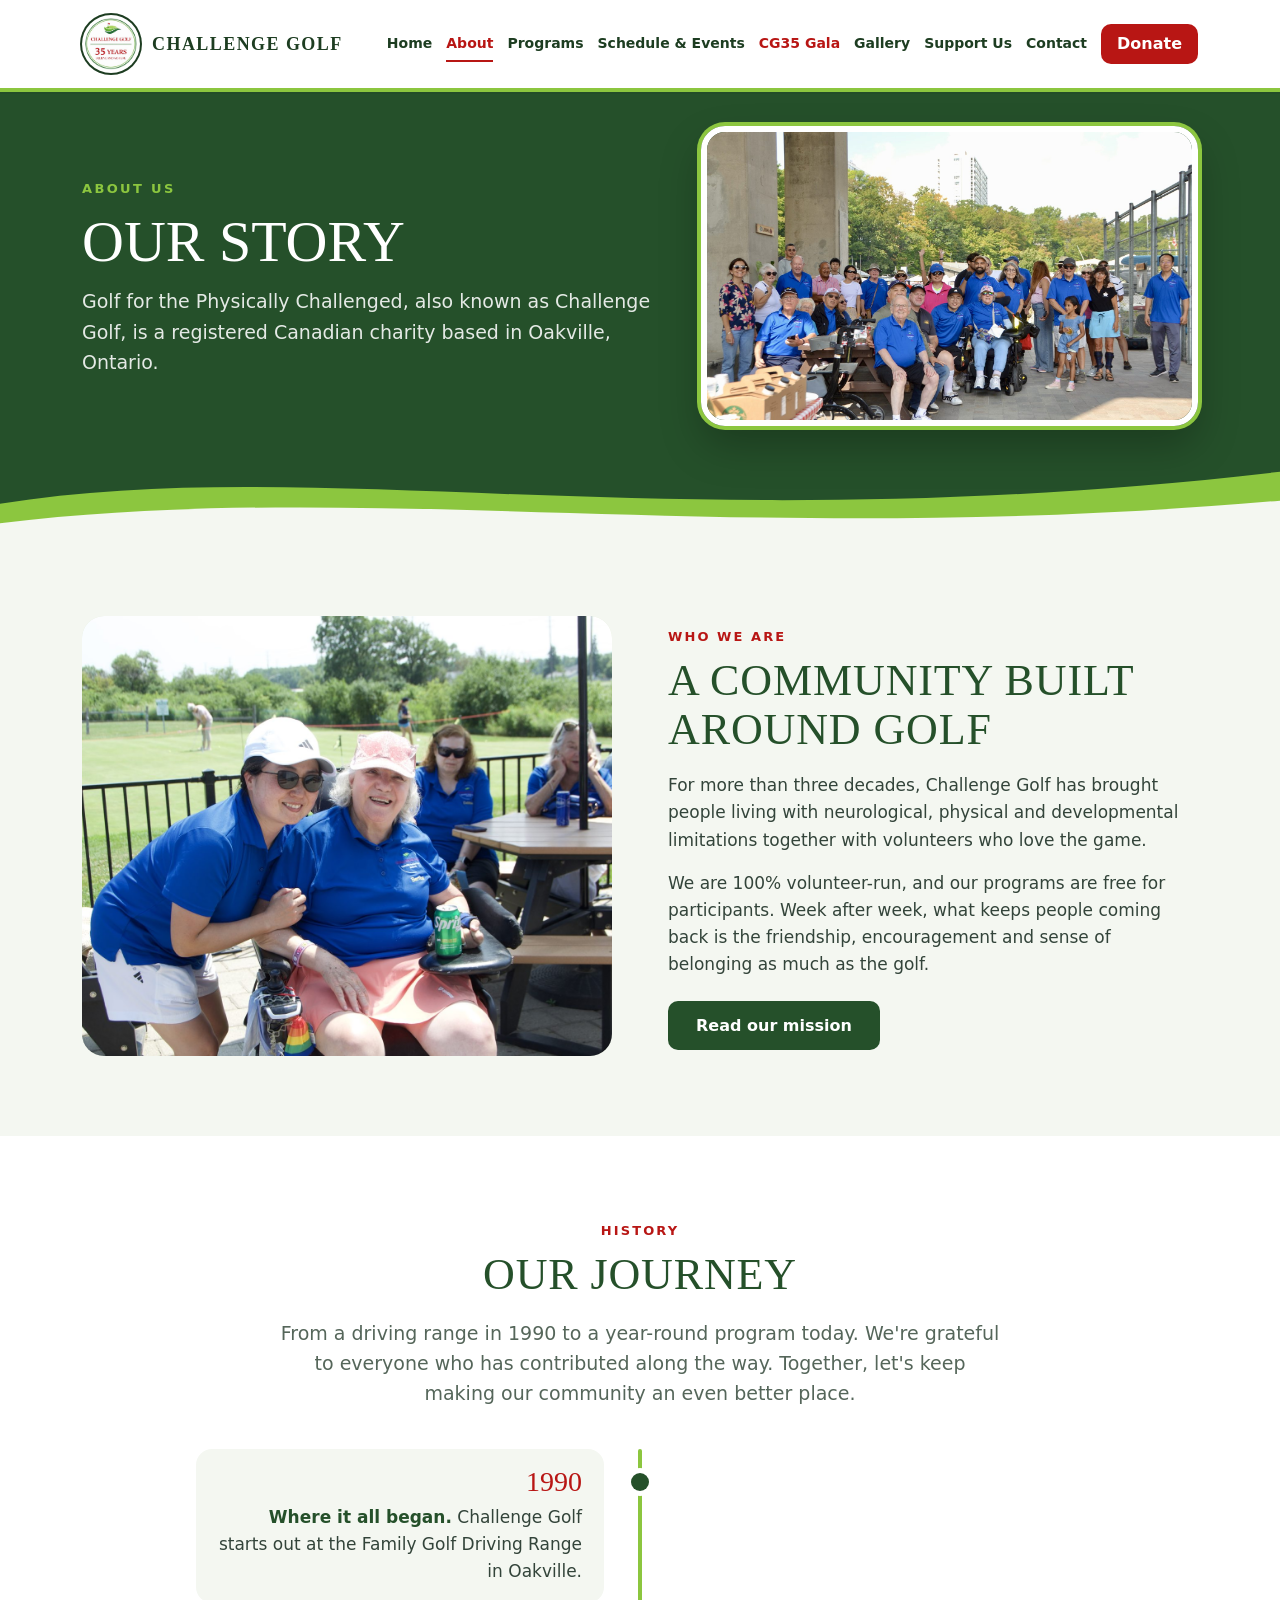
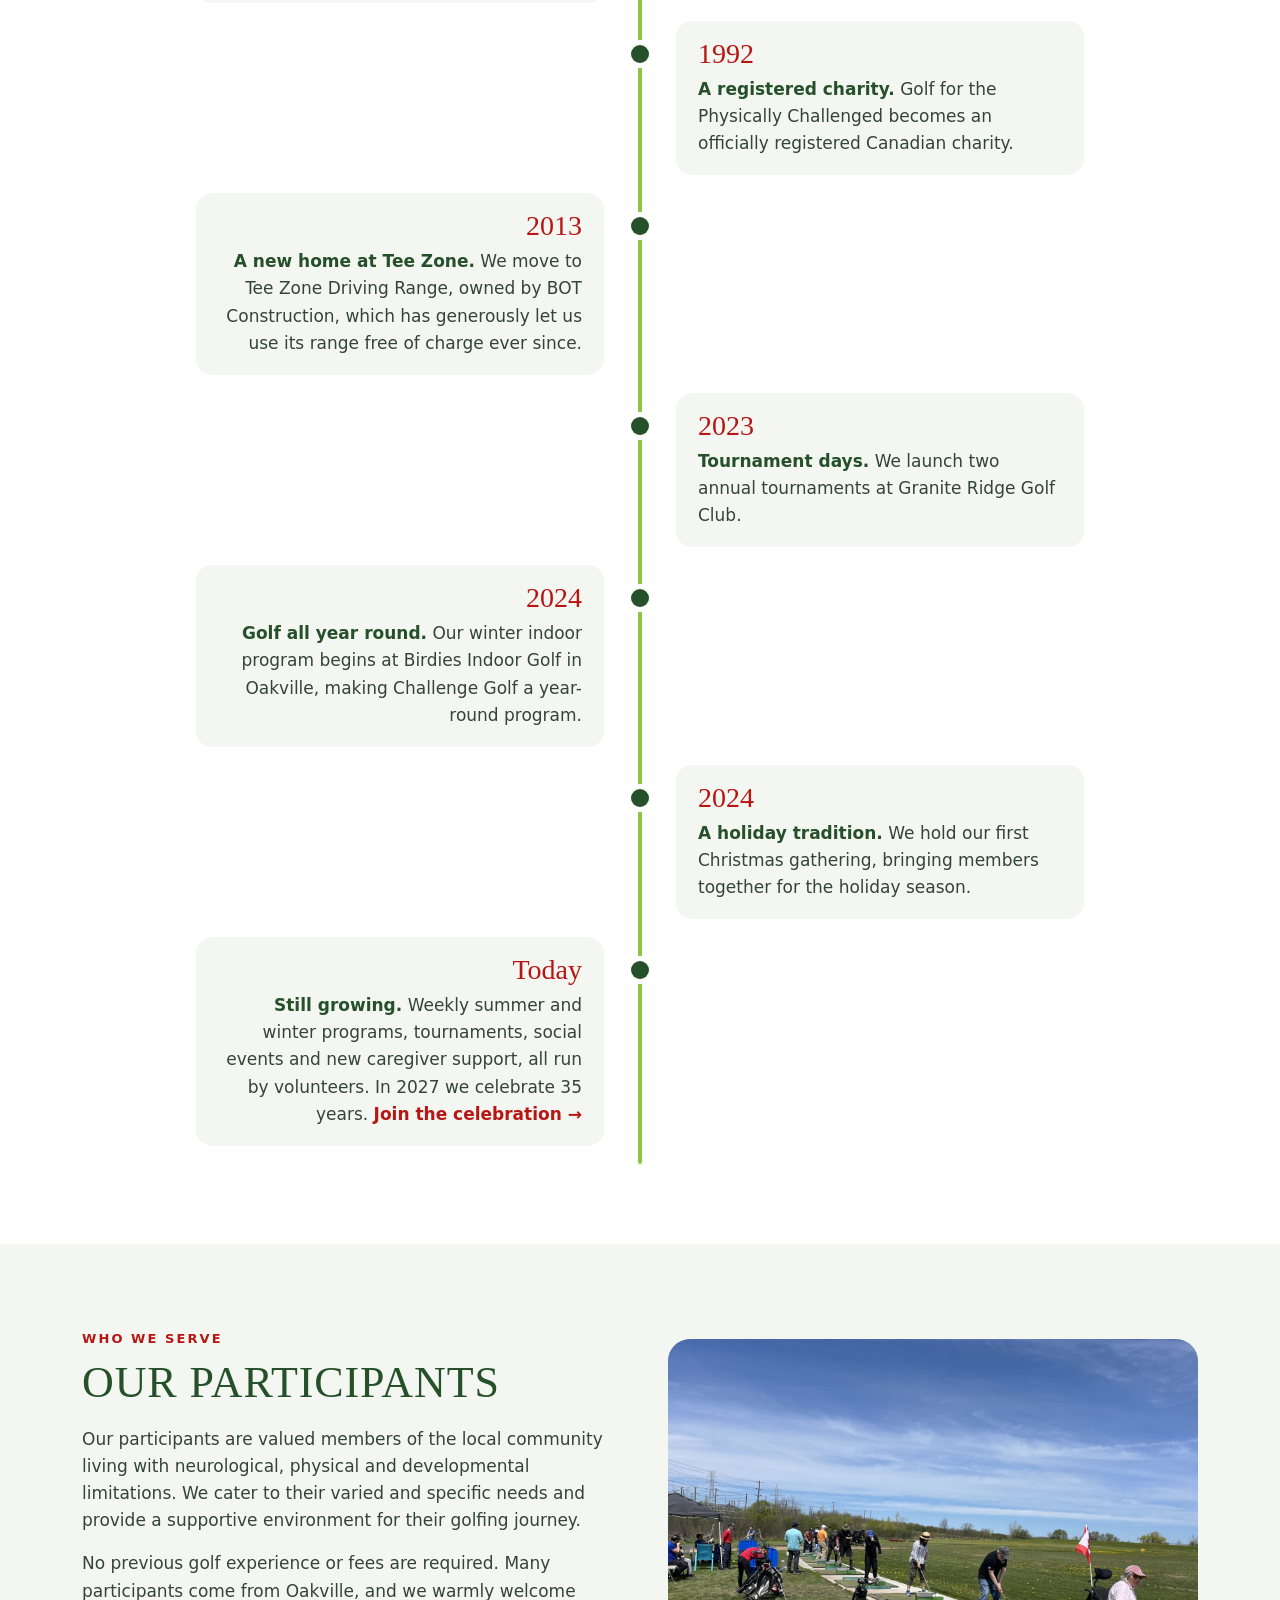
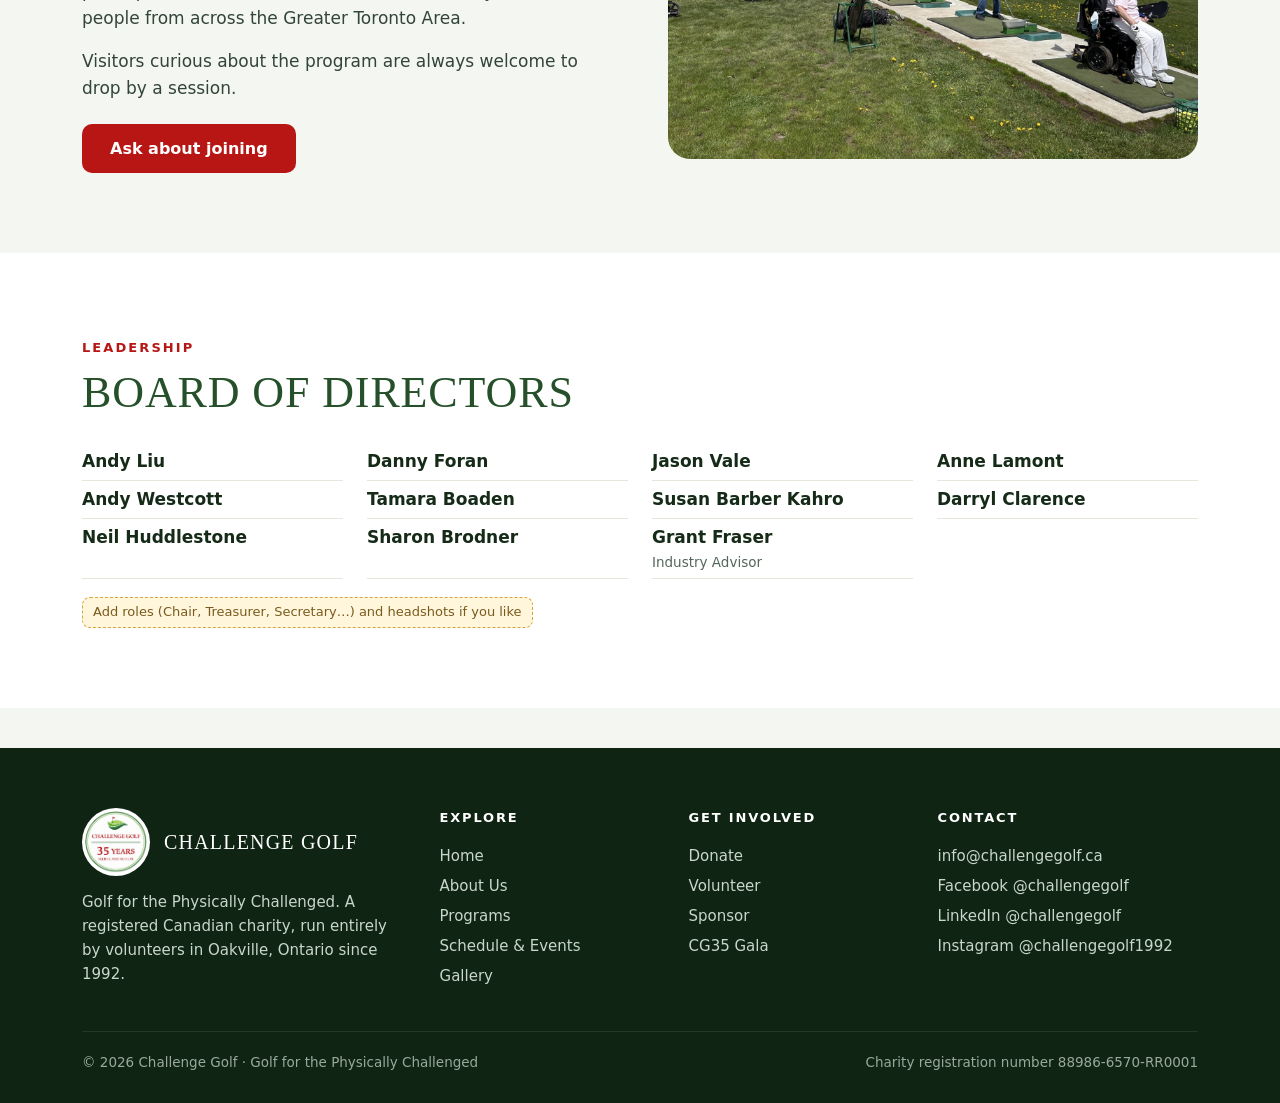
==== cgsite 10/about.html @ 22e27290 "Menu colours and always-fresh styles" ====
<!doctype html><html lang="en"><head><meta charset="utf-8"><meta name="viewport" content="width=device-width,initial-scale=1">
<title>About Us | Challenge Golf</title><meta name="description" content="Our mission, history and board of directors."><link rel="icon" href="img/logo.jpg"><link rel="stylesheet" href="css/style.css?v=202611120558"></head>
<body><header class="sitehead" id="sitehead"><a class="skip" href="#main">Skip to content</a>
<div class="wrap nav"><a class="brand" href="index.html"><span class="seal"><img src="img/logo.jpg" alt="Challenge Golf 35 Years logo"></span>Challenge Golf</a>
<nav class="links" id="menu" aria-label="Main"><a href="index.html" class="">Home</a><a href="about.html" class="on ">About</a><a href="programs.html" class="">Programs</a><a href="events.html" class="">Schedule & Events</a><a href="cg35.html" class="hl">CG35 Gala</a><a href="gallery.html" class="">Gallery</a><a href="support.html" class="">Support Us</a><a href="contact.html" class="">Contact</a><a class="btn btn-red" href="support.html#donate">Donate</a></nav>
<button class="burger" aria-label="Open menu" onclick="document.getElementById('menu').classList.toggle('open')">
<svg width="30" height="30" viewBox="0 0 24 24"><path d="M4 7h16M4 12h16M4 17h16" stroke="#1d3d21" stroke-width="2" stroke-linecap="round"/></svg></button></div></header><div class="top"><div class="wrap phero has-img"><div><span class="kicker">About us</span><h1>Our story</h1><p>Golf for the Physically Challenged, also known as Challenge Golf, is a registered Canadian charity based in Oakville, Ontario.</p></div><div class="phimg"><img src="img/photos/group-lanai.jpg" alt="" style="object-position:50% 50%"></div></div></div><div class="swoosh"><svg viewBox="0 0 1440 140" preserveAspectRatio="none" aria-hidden="true">
<path d="M0 90 C360 10 760 150 1440 40 V140 H0Z" fill="#8cc63f"/><path d="M0 120 C420 50 820 160 1440 85 V140 H0Z" fill="#f4f7f1"/></svg></div><main id="main"><section><div class="wrap split"><div class="rounded" style="height:440px"><div class="photo" style="height:100%"><img src="img/photos/team-friends.jpg" alt="volunteers with participants" style="width:100%;height:100%;object-fit:cover;object-position:50% 35%"></div></div>
<div><span class="sec-k">Who we are</span><h2>A community built around golf</h2><div class="prose">
<p>For more than three decades, Challenge Golf has brought people living with neurological, physical and developmental limitations together with volunteers who love the game.</p>
<p>We are 100% volunteer-run, and our programs are free for participants. Week after week, what keeps people coming back is the friendship, encouragement and sense of belonging as much as the golf.</p></div>
<div class="btns" style="margin-top:22px"><a class="btn btn-green" href="index.html#mission">Read our mission</a></div></div></div></section>

<section class="white"><div class="wrap"><div class="center" style="max-width:720px;margin:0 auto"><span class="sec-k">History</span><h2>Our journey</h2><p class="lead">From a driving range in 1990 to a year-round program today. We're grateful to everyone who has contributed along the way. Together, let's keep making our community an even better place.</p></div><div class="zz"><div class="zi l"><div class="zc"><b>1990</b><p><strong>Where it all began.</strong> Challenge Golf starts out at the Family Golf Driving Range in Oakville.</p></div></div><div class="zi r"><div class="zc"><b>1992</b><p><strong>A registered charity.</strong> Golf for the Physically Challenged becomes an officially registered Canadian charity.</p></div></div><div class="zi l"><div class="zc"><b>2013</b><p><strong>A new home at Tee Zone.</strong> We move to Tee Zone Driving Range, owned by BOT Construction, which has generously let us use its range free of charge ever since.</p></div></div><div class="zi r"><div class="zc"><b>2023</b><p><strong>Tournament days.</strong> We launch two annual tournaments at Granite Ridge Golf Club.</p></div></div><div class="zi l"><div class="zc"><b>2024</b><p><strong>Golf all year round.</strong> Our winter indoor program begins at Birdies Indoor Golf in Oakville, making Challenge Golf a year-round program.</p></div></div><div class="zi r"><div class="zc"><b>2024</b><p><strong>A holiday tradition.</strong> We hold our first Christmas gathering, bringing members together for the holiday season.</p></div></div><div class="zi l"><div class="zc"><b>Today</b><p><strong>Still growing.</strong> Weekly summer and winter programs, tournaments, social events and new caregiver support, all run by volunteers. In 2027 we celebrate 35 years. <a href="cg35.html" style="color:var(--red);font-weight:700">Join the celebration →</a></p></div></div></div></div></section>

<section id="participants"><div class="wrap split"><div><span class="sec-k">Who we serve</span><h2>Our participants</h2><div class="prose">
<p>Our participants are valued members of the local community living with neurological, physical and developmental limitations. We cater to their varied and specific needs and provide a supportive environment for their golfing journey.</p>
<p>No previous golf experience or fees are required. Many participants come from Oakville, and we warmly welcome people from across the Greater Toronto Area.</p>
<p>Visitors curious about the program are always welcome to drop by a session.</p></div>
<div class="btns" style="margin-top:22px"><a class="btn btn-red" href="contact.html">Ask about joining</a></div></div>
<div class="rounded" style="height:420px"><div class="photo" style="height:100%"><img src="img/photos/range-powerchair.jpg" alt="participant swinging" style="width:100%;height:100%;object-fit:cover;object-position:50% 55%"></div></div></div></section>

<section class="white"><div class="wrap"><span class="sec-k">Leadership</span><h2>Board of directors</h2>
<div class="board"><div>Andy Liu</div><div>Danny Foran</div><div>Jason Vale</div><div>Anne Lamont</div><div>Andy Westcott</div><div>Tamara Boaden</div><div>Susan Barber Kahro</div><div>Darryl Clarence</div><div>Neil Huddlestone</div><div>Sharon Brodner</div><div>Grant Fraser<small>Industry Advisor</small></div></div>
<p style="margin-top:18px"><span class="note">Add roles (Chair, Treasurer, Secretary…) and headshots if you like</span></p></div></section></main><footer><div class="wrap"><div class="cols">
<div><div class="fbrand"><span class="seal"><img src="img/logo.jpg" alt=""></span>Challenge Golf</div>
<p style="margin-top:14px;max-width:320px">Golf for the Physically Challenged. A registered Canadian charity, run entirely by volunteers in Oakville, Ontario since 1992.</p></div>
<div><h5>Explore</h5><a href="index.html">Home</a><a href="about.html">About Us</a><a href="programs.html">Programs</a><a href="events.html">Schedule &amp; Events</a><a href="gallery.html">Gallery</a></div>
<div><h5>Get involved</h5><a href="support.html#donate">Donate</a><a href="support.html#volunteer">Volunteer</a><a href="support.html#sponsor">Sponsor</a><a href="cg35.html">CG35 Gala</a></div>
<div><h5>Contact</h5><a href="mailto:info@challengegolf.ca">info@challengegolf.ca</a><a href="https://www.facebook.com/profile.php?id=61550304226608" target="_blank" rel="noopener">Facebook @challengegolf</a><a href="https://www.linkedin.com/company/challengegolf" target="_blank" rel="noopener">LinkedIn @challengegolf</a><a href="https://www.instagram.com/challengegolf1992" target="_blank" rel="noopener">Instagram @challengegolf1992</a></div>
</div><div class="legal"><span>© 2026 Challenge Golf · Golf for the Physically Challenged</span><span>Charity registration number 88986-6570-RR0001</span></div></div></footer><script>
(function(){var h=document.getElementById('sitehead');function f(){h.classList.toggle('scrolled',window.scrollY>40)}window.addEventListener('scroll',f,{passive:true});f();})();
document.querySelectorAll('.video[data-yt]').forEach(function(v){v.addEventListener('click',function(e){
 e.preventDefault();var f=document.createElement('iframe');
 f.src='https://www.youtube-nocookie.com/embed/'+v.dataset.yt+'?autoplay=1&rel=0';
 f.title=v.getAttribute('aria-label');f.allow='autoplay; encrypted-media; picture-in-picture; fullscreen';f.allowFullscreen=true;
 v.classList.add('playing');v.replaceChildren(f);});});
</script></body></html>
---- cgsite 10/css/style.css ----
/* Challenge Golf — "Bold Green" theme. Colours sampled from the 35th logo. */
:root{
  --red:#b81614; --red-d:#8f100f; --green:#3c7437; --green-d:#25502a; --lime:#8cc63f;
  --bg:#f4f7f1; --ink:#152a17; --muted:#55665a; --line:#e2e9dc; --white:#fff;
  --serif:'TeX Gyre Termes','Times New Roman',Georgia,serif;
  --sans:Inter,system-ui,-apple-system,'Segoe UI',Roboto,sans-serif;
}
*{box-sizing:border-box;margin:0;padding:0}
html{scroll-behavior:smooth}
body{font-family:var(--sans);background:var(--bg);color:var(--ink);line-height:1.6;font-size:17px}
a{color:inherit;text-decoration:none}
img{max-width:100%;display:block}
.wrap{max-width:1180px;margin:0 auto;padding:0 32px}
.skip{position:absolute;left:-999px}.skip:focus{left:16px;top:16px;background:#fff;padding:8px 12px;z-index:99}

/* buttons */
.btn{display:inline-block;padding:15px 28px;border-radius:10px;font-weight:700;font-size:16px;line-height:1.2;transition:transform .15s,background .15s}
.btn:hover{transform:translateY(-1px)}
.btn-red{background:var(--red);color:#fff}.btn-red:hover{background:var(--red-d)}
.btn-ghost{border:2px solid rgba(255,255,255,.75);color:#fff}
.btn-green{background:var(--green-d);color:#fff}
.btn-outline{border:2px solid var(--green);color:var(--green-d)}
.btns{display:flex;gap:12px;flex-wrap:wrap}

/* header */
.top{background:var(--green-d);color:#fff}
.nav{display:flex;justify-content:space-between;align-items:center;height:88px;gap:20px}
.brand{display:flex;align-items:center;gap:14px;font-family:var(--serif);font-size:22px;letter-spacing:.08em;text-transform:uppercase;white-space:nowrap}
.brand .seal{flex:none;background:#fff;border-radius:50%;padding:3px}
.brand img{width:58px;height:58px;border-radius:50%}
.links{display:flex;gap:24px;align-items:center;font-size:15px;font-weight:500}
.links a{opacity:.92;padding:6px 0;border-bottom:2px solid transparent}
.links a:hover,.links a.on{opacity:1;border-color:var(--lime)}
.links a.hl{color:var(--lime);font-weight:700}
.links .btn{padding:11px 22px;border:0}
.burger{display:none;background:none;border:0;color:#fff;cursor:pointer}

/* home hero */
.hero{display:grid;grid-template-columns:1.1fr 1fr;gap:50px;align-items:center;padding-top:56px;padding-bottom:130px}
.kicker{color:var(--lime);font-weight:700;letter-spacing:.18em;font-size:13px;text-transform:uppercase}
.hero h1{font-family:var(--serif);font-size:76px;line-height:1;font-weight:400;text-transform:uppercase;margin:16px 0 0}
.hero h1 b{color:var(--lime);font-weight:400}
.hero p{font-size:19px;opacity:.88;max-width:490px;margin:22px 0 32px}
.ring{position:relative;width:470px;height:470px;margin-left:auto}
.ring .ph{position:absolute;inset:0;border-radius:50%;overflow:hidden;border:10px solid #fff;box-shadow:0 0 0 6px var(--lime)}
.ring .s{position:absolute;right:-18px;top:-10px;background:#fff;border-radius:50%;padding:6px;box-shadow:0 12px 30px rgba(0,0,0,.25)}
.ring .s img{width:150px;height:150px;border-radius:50%}

/* inner page hero */
.phero{padding-top:46px;padding-bottom:120px}
.phero h1{font-family:var(--serif);font-size:58px;font-weight:400;text-transform:uppercase;line-height:1.05;margin-top:10px}
.phero p{font-size:19px;opacity:.88;max-width:640px;margin-top:14px}
.crumb{font-size:14px;opacity:.7}

.swoosh{height:90px;margin-top:-90px;position:relative}
.swoosh svg{display:block;width:100%;height:100%}

/* photo placeholder */
.photo{position:relative;overflow:hidden;background:#dfead3}
.photo svg{width:100%;height:100%;display:block}
.photo .tag{position:absolute;left:50%;bottom:14px;transform:translateX(-50%);background:rgba(255,255,255,.92);color:var(--ink);font-size:12px;padding:5px 12px;border-radius:99px;white-space:nowrap}

/* stats */
.stats{display:grid;grid-template-columns:repeat(5,1fr);background:#fff;border-radius:18px;margin-top:-50px;position:relative;box-shadow:0 14px 40px rgba(21,42,23,.1)}
.stats div{padding:24px 20px;border-right:1px solid var(--line)}.stats div:last-child{border:0}
.stats b{display:block;font-family:var(--serif);font-size:28px;color:var(--red);font-weight:400;line-height:1.2;white-space:nowrap}
.stats span{font-size:14.5px;color:var(--muted)}

/* sections */
section{padding:80px 0}
.sec-k{color:var(--red);font-weight:700;letter-spacing:.16em;font-size:13px;text-transform:uppercase}
h2{font-family:var(--serif);font-size:44px;font-weight:400;text-transform:uppercase;color:var(--green-d);line-height:1.1;margin:8px 0 18px;letter-spacing:.02em}
h3{color:var(--green-d);font-size:21px;line-height:1.3}
.lead{font-size:19px;color:var(--muted);max-width:720px}
.prose p{margin-bottom:16px;color:#33443a}
.prose p:last-child{margin-bottom:0}
.split{display:grid;grid-template-columns:1fr 1fr;gap:56px;align-items:center}
.split.top-align{align-items:start}
.rounded{border-radius:22px;overflow:hidden}
.white{background:#fff}
.center{text-align:center}.center .lead{margin:0 auto}

/* cards */
.grid3{display:grid;grid-template-columns:repeat(3,1fr);gap:22px}
.grid2{display:grid;grid-template-columns:repeat(2,1fr);gap:22px}
.card{background:#fff;border-radius:18px;padding:30px;border-left:6px solid var(--lime)}
.card.g{border-color:var(--green)}.card.r{border-color:var(--red)}
.card p{color:var(--muted);font-size:15.5px;margin:8px 0 14px}
.card .m{font-size:14px;font-weight:700}
.card .more{display:inline-block;margin-top:14px;color:var(--red);font-weight:700;font-size:15px}

.pcard{background:#fff;border-radius:22px;overflow:hidden;display:grid;grid-template-columns:420px 1fr;margin-bottom:28px}
.pcard .photo{min-height:340px}
.pcard .body{padding:40px}
.pcard h3{font-family:var(--serif);font-size:32px;font-weight:400;text-transform:uppercase}
.facts{display:grid;gap:10px;margin:18px 0 22px}
.facts div{display:grid;grid-template-columns:110px 1fr;font-size:16px}
.facts dt,.facts em{font-style:normal;color:var(--red);font-weight:700;font-size:13px;letter-spacing:.1em;text-transform:uppercase;padding-top:3px}

.chip{display:inline-block;background:#eaf4dc;color:var(--green-d);font-weight:700;font-size:13px;border-radius:99px;padding:5px 12px}
.chip.red{background:#fbe5e4;color:var(--red)}

/* events */
.ev{display:grid;grid-template-columns:repeat(3,1fr);gap:22px}
.ev a,.ev div.e{background:var(--green-d);color:#fff;border-radius:18px;padding:26px;display:block}
.ev small{color:var(--lime);font-weight:700;letter-spacing:.1em}
.ev h4{font-size:19px;margin:6px 0 4px}.ev p{opacity:.8;font-size:14.5px}
.erow{background:#fff;border-radius:20px;display:grid;grid-template-columns:120px 1fr 300px;gap:30px;padding:30px;margin-bottom:20px;align-items:center}
.date{background:var(--green-d);color:#fff;border-radius:16px;text-align:center;padding:14px 0}
.date small{display:block;color:var(--lime);font-weight:700;letter-spacing:.14em;font-size:13px}
.date b{font-family:var(--serif);font-size:40px;font-weight:400;line-height:1.1}
.date span{display:block;font-size:12px;opacity:.75}
.erow h3{font-family:var(--serif);font-size:28px;font-weight:400;text-transform:uppercase}
.erow p{color:var(--muted);margin-top:6px}
.erow .photo{height:170px;border-radius:14px}

/* banner */
.banner{background:var(--red);color:#fff;border-radius:24px;padding:46px 54px;display:grid;grid-template-columns:auto 1fr auto;gap:40px;align-items:center}
.banner .seal{justify-self:start;width:max-content;background:#fff;border-radius:50%;padding:6px}.banner .seal img{width:120px;height:120px;border-radius:50%}
.banner h3{color:#fff;font-family:var(--serif);font-size:38px;font-weight:400;text-transform:uppercase;line-height:1.1}
.banner p{opacity:.9;margin-top:6px}
.banner .btn{background:#fff;color:var(--red)}
.banner.green{background:var(--green-d)}
.banner.green .btn{background:var(--red);color:#fff}

/* CG35 */
.cg-hero{display:grid;grid-template-columns:auto 1fr;gap:56px;align-items:center;padding-top:40px;padding-bottom:120px}
.cg-hero .seal{background:#fff;border-radius:50%;padding:10px;box-shadow:0 0 0 6px var(--lime)}
.cg-hero .seal img{width:260px;height:260px;border-radius:50%}
.ticket{background:#fff;border-radius:20px;padding:34px;box-shadow:0 14px 40px rgba(21,42,23,.08)}
.ticket .row{display:flex;justify-content:space-between;padding:14px 0;border-bottom:1px solid var(--line)}
.ticket .row:last-of-type{border:0}
.ticket .row span{color:var(--muted)}
.tiers{display:grid;grid-template-columns:repeat(4,1fr);gap:18px}
.tier{background:#fff;border-radius:18px;padding:26px;border-top:6px solid var(--lime)}
.tier:nth-child(2){border-color:#c0c0c0}.tier:nth-child(3){border-color:#d4a73c}.tier:nth-child(4){border-color:var(--red)}
.tier b{display:block;font-family:var(--serif);font-size:24px;font-weight:400;color:var(--green-d);text-transform:uppercase}
.tier p{color:var(--muted);font-size:15px;margin-top:6px}

/* gallery */
.albums{display:grid;grid-template-columns:repeat(3,1fr);gap:22px}
.album{background:#fff;border-radius:18px;overflow:hidden}
.album .photo{height:220px}
.album .b{padding:20px 22px}
.album .b span{color:var(--muted);font-size:14.5px}
.video{position:relative;isolation:isolate;border-radius:20px;overflow:hidden;background:#0f2412;aspect-ratio:16/9;display:grid;place-items:center;color:#fff}
.video .play{width:84px;height:84px;border-radius:50%;background:var(--red);display:grid;place-items:center;font-size:30px;box-shadow:0 0 0 10px rgba(184,22,20,.25)}
.video .cap{position:absolute;left:24px;bottom:20px;font-weight:600}

/* support */
.help{display:grid;grid-template-columns:repeat(4,1fr);gap:20px}
.help a{background:#fff;border-radius:18px;padding:28px;display:block;border-top:6px solid var(--lime)}
.help a:nth-child(1){border-color:var(--red)}
.help .ic{width:52px;height:52px;border-radius:50%;background:#eaf4dc;display:grid;place-items:center;margin-bottom:14px}
.help p{color:var(--muted);font-size:15px;margin-top:6px}
.why{display:grid;grid-template-columns:repeat(3,1fr);gap:22px;margin-top:26px}
.why div{background:#f4f7f1;border-radius:16px;padding:24px}
.why b{color:var(--green-d);display:block;margin-bottom:4px}
.why span{color:var(--muted);font-size:15px}
ul.ticks{list-style:none;display:grid;gap:10px;margin:16px 0}
ul.ticks li{padding-left:30px;position:relative;color:#33443a}
ul.ticks li:before{content:"";position:absolute;left:0;top:6px;width:16px;height:16px;border-radius:50%;background:var(--lime);box-shadow:inset 0 0 0 4px #fff,0 0 0 2px var(--lime)}
.logos{display:grid;grid-template-columns:repeat(5,1fr);gap:16px}
.logos div{background:#fff;border-radius:14px;height:120px;display:grid;place-items:center;padding:14px}
.logos img{max-height:86px;width:auto;object-fit:contain}
.logos div.txt{font-family:var(--serif);color:var(--green-d);font-size:19px;text-align:center}

/* board */
.board{display:grid;grid-template-columns:repeat(4,1fr);gap:14px;margin-top:26px}
.board div{background:#fff;border-radius:14px;padding:18px 20px;font-weight:600}
.board small{display:block;color:var(--muted);font-weight:500;font-size:13.5px}
.timeline{border-left:3px solid var(--lime);margin-left:10px;padding-left:30px;display:grid;gap:26px}
.timeline div{position:relative}
.timeline div:before{content:"";position:absolute;left:-40px;top:4px;width:17px;height:17px;border-radius:50%;background:var(--green-d);box-shadow:0 0 0 4px var(--bg)}
.timeline b{font-family:var(--serif);font-size:26px;color:var(--red);font-weight:400;display:block;line-height:1.1}
.timeline p{color:#33443a;margin-top:4px}

/* contact */
form{display:grid;gap:14px}
.f{background:#fff;border:1px solid var(--line);border-radius:12px;padding:15px 16px;color:#8c998f;font-size:15.5px}
.f.tall{height:140px}
.f2{display:grid;grid-template-columns:1fr 1fr;gap:14px}
.info div{padding:16px 0;border-bottom:1px solid var(--line)}
.info small{display:block;color:var(--red);font-weight:700;font-size:12.5px;letter-spacing:.12em;text-transform:uppercase}
.map{border-radius:20px;overflow:hidden;height:300px;background:#dfead3;position:relative}

/* footer */
footer{background:#0f2412;color:#c9d6cb;padding:60px 0 30px;font-size:15px;margin-top:40px}
footer .cols{display:grid;grid-template-columns:1.5fr 1fr 1fr 1.2fr;gap:32px}
footer h5{color:#fff;font-size:13px;letter-spacing:.14em;text-transform:uppercase;margin-bottom:12px}
footer a{display:block;padding:3px 0}
footer .fbrand{display:flex;gap:14px;align-items:center;color:#fff;font-family:var(--serif);font-size:20px;text-transform:uppercase;letter-spacing:.06em}
footer .fbrand .seal{flex:none;background:#fff;border-radius:50%;padding:3px}
footer .fbrand img{width:62px;height:62px;border-radius:50%}
footer .legal{margin-top:40px;padding-top:20px;border-top:1px solid rgba(255,255,255,.12);display:flex;justify-content:space-between;gap:16px;font-size:13.5px;opacity:.75}
.note{display:inline-block;background:#fff6db;border:1px dashed #d4a73c;color:#7a5a1e;font-size:13px;padding:4px 10px;border-radius:8px}

/* phones & tablets */
@media (max-width:1180px){
  .links{display:none}.burger{display:block}
  .links.open{display:flex;position:absolute;top:88px;left:0;right:0;background:var(--green-d);flex-direction:column;align-items:flex-start;padding:20px 32px 30px;z-index:20}
}
@media (max-width:1000px){.stats b{white-space:normal;font-size:24px}.stats div{padding:20px 16px}}
@media (max-width:760px){
  body{font-size:16px}
  .wrap{padding:0 20px}
  .nav{height:74px}.brand{font-size:17px}.brand img{width:46px;height:46px}
  .hero{grid-template-columns:1fr;padding-top:30px;padding-bottom:110px;gap:36px}
  .hero h1{font-size:46px}.hero p{font-size:17px}
  .ring{width:300px;height:300px;margin:0 auto}.ring .s img{width:100px;height:100px}
  .phero{padding-top:30px;padding-bottom:100px}.phero h1{font-size:38px}
  .stats{grid-template-columns:1fr 1fr}.stats div:nth-child(2n){border-right:0}.stats div:last-child{grid-column:1/-1}.stats div{border-bottom:1px solid var(--line)}
  .stats b{font-size:26px;white-space:normal}
  section{padding:56px 0}
  h2{font-size:32px}
  .split,.grid3,.grid2,.ev,.albums,.help,.why,.tiers,.cg-hero{grid-template-columns:1fr;gap:22px}
  .pcard{grid-template-columns:1fr}.pcard .photo{min-height:220px}.pcard .body{padding:28px}
  .erow{grid-template-columns:90px 1fr;gap:18px}.erow .photo{display:none}
  .erow h3{font-size:22px}
  .banner{grid-template-columns:1fr;padding:34px 28px;gap:20px;text-align:left}
  .banner .seal img{width:90px;height:90px}.banner h3{font-size:28px}
  .cg-hero .seal img{width:180px;height:180px}
  .logos{grid-template-columns:repeat(2,1fr)}
  .board{grid-template-columns:1fr 1fr}
  .f2{grid-template-columns:1fr}
  footer .cols{grid-template-columns:1fr 1fr}
  footer .legal{flex-direction:column}
}

/* photo video thumbnails, mosaic, map */
.video img{position:absolute;inset:0;width:100%;height:100%;object-fit:cover;z-index:-2}
.video:after{content:"";position:absolute;inset:0;background:linear-gradient(180deg,rgba(15,36,18,.05) 30%,rgba(15,36,18,.7));z-index:-1}
.video .cap{text-shadow:0 1px 6px rgba(0,0,0,.5)}
.mosaic{display:grid;grid-template-columns:1.1fr 1fr 1fr;grid-template-rows:230px 230px;gap:14px;margin-top:28px}
.mosaic>div{border-radius:18px;overflow:hidden}
.mosaic .m1{grid-row:span 2}
.mosaic .photo{height:100%!important}
.map{height:auto!important;background:none!important;display:grid;gap:14px}
.map .photo{height:240px!important;border-radius:20px}
.maplink{justify-self:start}
@media (max-width:760px){.mosaic{grid-template-columns:1fr 1fr;grid-template-rows:260px 150px 150px}.mosaic .m1{grid-column:span 2;grid-row:auto}.mosaic .m5{display:none}}

/* inner page hero with photo */
.phero.has-img{display:grid;grid-template-columns:1.15fr 1fr;gap:48px;align-items:center;padding-top:34px;padding-bottom:110px}
.phimg{height:300px;border-radius:24px;overflow:hidden;border:6px solid #fff;box-shadow:0 0 0 4px var(--lime),0 20px 40px rgba(0,0,0,.25)}
.phimg img{width:100%;height:100%;object-fit:cover}
.ring .ph img{transform:scale(1.18)}
@media (max-width:760px){.phero.has-img{grid-template-columns:1fr;gap:24px;padding-bottom:96px}.phimg{height:200px}}
/* fixes: seal shape in banners, mobile footer */
.banner .seal,.cg-hero .seal{display:inline-block;width:-moz-fit-content;width:fit-content;justify-self:start;align-self:center;line-height:0}
@media (max-width:760px){footer .cols>div:first-child{grid-column:span 2}footer .fbrand{font-size:18px}}
@media (max-width:760px){.mosaic .m4{grid-column:span 2}.mosaic{grid-template-rows:260px 160px 180px}}

.grid4{display:grid;grid-template-columns:repeat(4,1fr);gap:14px;margin:28px 0 6px}.grid4 .photo{border-radius:16px}
@media (max-width:760px){.grid4{grid-template-columns:1fr 1fr}}

/* playable videos */
a.video{cursor:pointer;color:#fff}
a.video:hover .play{transform:scale(1.08)}
.video .play{transition:transform .15s}
.video.playing{background:#000}
.video.playing:after{display:none}
.video iframe{position:absolute;inset:0;width:100%;height:100%;border:0}

.timeline strong{color:var(--green-d)}
.thanks{max-width:720px;margin:28px auto 6px}.thanks .photo{border-radius:20px}.thanks p{color:var(--muted);margin-top:12px}

/* home hero: wide group photo */
.ring{width:560px;height:400px}
.ring .ph{border-radius:26px;display:block}
.ring .ph img{width:100%;height:100%;object-fit:cover;object-position:50% 85%;transform:none}
.ring .s{right:-22px;top:-28px}.ring .s img{width:130px;height:130px}
@media (max-width:760px){.ring{width:100%;height:240px}.ring .s{right:-6px;top:-22px}.ring .s img{width:84px;height:84px}}

/* ---- Nov 2026 updates ---- */
.board{gap:8px}.board div{padding:10px 16px}
.erow.nophoto{grid-template-columns:120px 1fr}
.tiers.t5{grid-template-columns:repeat(5,1fr)}
.tiers.t5 .tier:nth-child(1){border-color:#d4a73c}.tiers.t5 .tier:nth-child(2){border-color:#c0c0c0}.tiers.t5 .tier:nth-child(3){border-color:#b5793f}.tiers.t5 .tier:nth-child(4){border-color:var(--green-d)}.tiers.t5 .tier:nth-child(5){border-color:var(--lime)}
.tier small{display:block;color:var(--muted);font-size:12.5px;font-weight:700;letter-spacing:.08em;text-transform:uppercase;margin-bottom:4px}
.tier em{display:block;font-style:normal;font-weight:700;color:var(--red);font-size:22px;margin-top:4px}
.vid h3{font-family:var(--serif);font-size:26px;font-weight:400;text-transform:uppercase;color:var(--green-d);margin-top:16px}
.vid p{color:var(--muted);margin-top:6px}
.pgrid{columns:4 240px;column-gap:14px;margin-top:26px}
.pgrid a{display:block;margin-bottom:14px;break-inside:avoid;border-radius:14px;overflow:hidden}
.pgrid img{width:100%;height:auto;display:block;transition:transform .2s}.pgrid a:hover img{transform:scale(1.03)}
.logos{grid-template-columns:repeat(4,1fr);gap:18px}
.logos div{height:160px;padding:18px;box-shadow:0 4px 18px rgba(21,42,23,.06)}
.logos img{max-height:118px;max-width:100%;image-rendering:auto}
input.f,select.f,textarea.f{width:100%;font:inherit;font-size:15.5px;color:#1d2b20;display:block}
input.f::placeholder,textarea.f::placeholder{color:#8c998f}
select.f{appearance:auto}textarea.f{resize:vertical}
input.f:focus,select.f:focus,textarea.f:focus{outline:2px solid var(--lime);border-color:var(--lime)}
form{display:grid;gap:14px}
.sr{position:absolute;width:1px;height:1px;overflow:hidden;clip:rect(0 0 0 0);white-space:nowrap}
.soc a{display:block;margin-top:4px}
@media (max-width:1180px){.tiers.t5{grid-template-columns:repeat(3,1fr)}}
@media (max-width:760px){.tiers.t5{grid-template-columns:1fr}.erow.nophoto{grid-template-columns:90px 1fr}.logos{grid-template-columns:repeat(2,1fr)}.logos div{height:130px}.pgrid{columns:2 140px;column-gap:10px}.pgrid a{margin-bottom:10px}}
@media (max-width:760px){.cg-hero>div{min-width:0}.cg-hero h1{font-size:40px!important;overflow-wrap:anywhere}}
.logos{display:flex;flex-wrap:wrap;justify-content:center}.logos div{flex:0 0 calc(25% - 14px)}
@media (max-width:760px){.logos div{flex:0 0 calc(50% - 9px)}}
/* ---- round 3 ---- */
.zz{position:relative;max-width:960px;margin:40px auto 0}.zz:before{content:"";position:absolute;left:50%;top:0;bottom:0;width:4px;margin-left:-2px;background:var(--lime);border-radius:2px}
.zi{width:50%;position:relative;padding:0 36px 18px}.zi.r{margin-left:50%}
.zi:before{content:"";position:absolute;top:24px;width:18px;height:18px;border-radius:50%;background:var(--green-d);box-shadow:0 0 0 5px #fff}.zi.l:before{right:-9px}.zi.r:before{left:-9px}.zi.l{text-align:right}
.zc{background:#f4f7f1;border-radius:16px;padding:18px 22px}.zc b{font-family:var(--serif);font-size:28px;color:var(--red);font-weight:400;display:block;line-height:1.1}.zc p{color:#33443a;margin-top:6px}.zc strong{color:var(--green-d)}
.board{gap:0 24px}.board div{background:none;padding:5px 0;border-bottom:1px solid var(--line);border-radius:0}
.sched{display:grid;gap:10px;margin-top:12px}.sched div{display:grid;grid-template-columns:150px 1fr;gap:14px;background:#fff;border-radius:12px;padding:12px 16px;border-left:4px solid var(--lime)}.sched b{color:var(--red)}.sched span{color:#33443a}
.tlink{color:var(--red);font-weight:700;white-space:nowrap}
.tiers.t5 .tier:nth-child(1){border-color:var(--red)}.tiers.t5 .tier:nth-child(2){border-color:#d4a73c}.tiers.t5 .tier:nth-child(3){border-color:#c0c0c0}.tiers.t5 .tier:nth-child(4){border-color:var(--green-d)}.tiers.t5 .tier:nth-child(5){border-color:var(--lime)}
.tier b{font-size:22px}
@media (max-width:760px){.zz:before{left:9px}.zi,.zi.r{width:100%;margin-left:0;padding:0 0 16px 36px;text-align:left}.zi.l:before,.zi.r:before{left:0;right:auto}.sched div{grid-template-columns:1fr;gap:2px}}
/* ---- round 4: schedule tiles + donate cards ---- */
.tiles{display:grid;grid-template-columns:repeat(3,1fr);gap:12px;margin-top:26px}
.tile{display:flex;gap:14px;align-items:center;background:#fff;border-radius:14px;padding:12px 14px;scroll-margin-top:20px}
.tile .cal{width:64px;flex:none;border-radius:10px;overflow:hidden;text-align:center;background:#fff;border:1px solid var(--line)}
.tile .cal small{display:block;background:var(--red);color:#fff;font-weight:700;font-size:11px;padding:2px 0;letter-spacing:.1em}
.tile .cal b{display:block;font-family:var(--serif);font-size:26px;font-weight:400;color:var(--green-d);line-height:1.2}
.tile .cal span{display:block;font-size:11px;color:var(--muted);padding-bottom:3px}
.tile h4{color:var(--green-d);font-size:16px}.tile p{color:var(--muted);font-size:14px;margin-top:2px}
.tile.special{background:var(--green-d)}.tile.special h4,.tile.special p{color:#fff}.tile.special .tlink{color:#b9e27a}
.tile.off{opacity:.55}.tile.off .cal small{background:#8c998f}
.tiles.big{grid-template-columns:repeat(2,1fr)}.tiles.big .tile{background:#f4f7f1;padding:18px;align-items:flex-start}
.tiles.big .tile .cal b{font-size:22px}
.legend{margin-top:16px;color:var(--muted);font-size:14px;display:flex;gap:8px;align-items:center;flex-wrap:wrap}.legend .k{width:14px;height:14px;border-radius:4px;background:#fff;border:1px solid var(--line);display:inline-block;margin-left:10px}.legend .k:first-child{margin-left:0}.legend .k.sp{background:var(--green-d)}.legend .k.off{background:#d5dbd6}
.dh{text-align:center;color:var(--green-d);font-size:18px;margin-top:30px}
.why.four{grid-template-columns:repeat(4,1fr);margin-top:16px}
.dA{display:grid;grid-template-columns:1fr 1fr;gap:20px;margin-top:30px}
.pc{background:#f4f7f1;border-radius:20px;padding:30px;border-top:6px solid var(--lime);display:block;transition:transform .15s}.pc:hover{transform:translateY(-3px)}
.pc h3{font-family:var(--serif);font-weight:400;font-size:30px;color:var(--green-d);text-transform:uppercase}.pc p{color:var(--muted);margin:8px 0 18px}
@media (max-width:1000px){.tiles{grid-template-columns:repeat(2,1fr)}.why.four{grid-template-columns:1fr 1fr}}
@media (max-width:760px){.tiles,.tiles.big,.dA,.why.four{grid-template-columns:1fr}}
.links a{white-space:nowrap}
@media (min-width:1181px){.links{gap:18px;font-size:14.5px}.brand{font-size:20px;gap:12px}.brand img{width:52px;height:52px}}
@media (min-width:1181px) and (max-width:1300px){.links{gap:14px;font-size:14px}.brand{font-size:18px}.links .btn{padding:10px 16px}}
.ticket .sched{margin:6px 0 4px}.ticket .sched div{grid-template-columns:118px 1fr;background:#f4f7f1;padding:10px 12px;font-size:14.5px}
@media (min-width:761px) and (max-width:1180px){.ring{width:100%;max-width:560px}.ring .s{right:-6px}}
.logos img{max-height:112px;max-width:88%}
/* ---- sticky header ---- */
html{scroll-padding-top:96px}
.sitehead{position:sticky;top:0;z-index:50;background:var(--green-d);color:#fff;transition:box-shadow .2s}
.sitehead .nav{transition:height .2s}
.sitehead .brand img{transition:width .2s,height .2s}
.sitehead.scrolled{box-shadow:0 6px 20px rgba(0,0,0,.25)}
@media (min-width:1181px){.sitehead.scrolled .nav{height:68px}.sitehead.scrolled .brand img{width:42px;height:42px}}
@media (max-width:1180px){.sitehead .links.open{top:100%;max-height:calc(100vh - 80px);overflow-y:auto}}
@media (max-width:760px){html{scroll-padding-top:84px}}
/* ---- high-contrast white menu bar ---- */
.sitehead{background:#fff;color:#1d3d21;border-bottom:4px solid var(--lime);box-shadow:0 2px 0 rgba(0,0,0,.04)}
.sitehead.scrolled{box-shadow:0 6px 22px rgba(21,42,23,.22)}
.sitehead .brand{color:#1d3d21;font-weight:600}
.sitehead .brand .seal{background:#fff;box-shadow:0 0 0 2px #1d3d21}
.sitehead .links a{color:#1d3d21;opacity:1;font-weight:600}
.sitehead .links a:hover,.sitehead .links a.on{border-color:#b81614;color:#b81614}
.sitehead .links a.hl{color:#b81614;font-weight:800}
.sitehead .links .btn-red{color:#fff;border:0}
.sitehead .links .btn-red:hover{color:#fff;background:#8f100e}
.sitehead .burger svg path{stroke:#1d3d21}
@media (max-width:1180px){.sitehead .links.open{background:#fff;border-bottom:4px solid var(--lime);box-shadow:0 12px 24px rgba(0,0,0,.15)}}
.skip{color:#1d3d21}
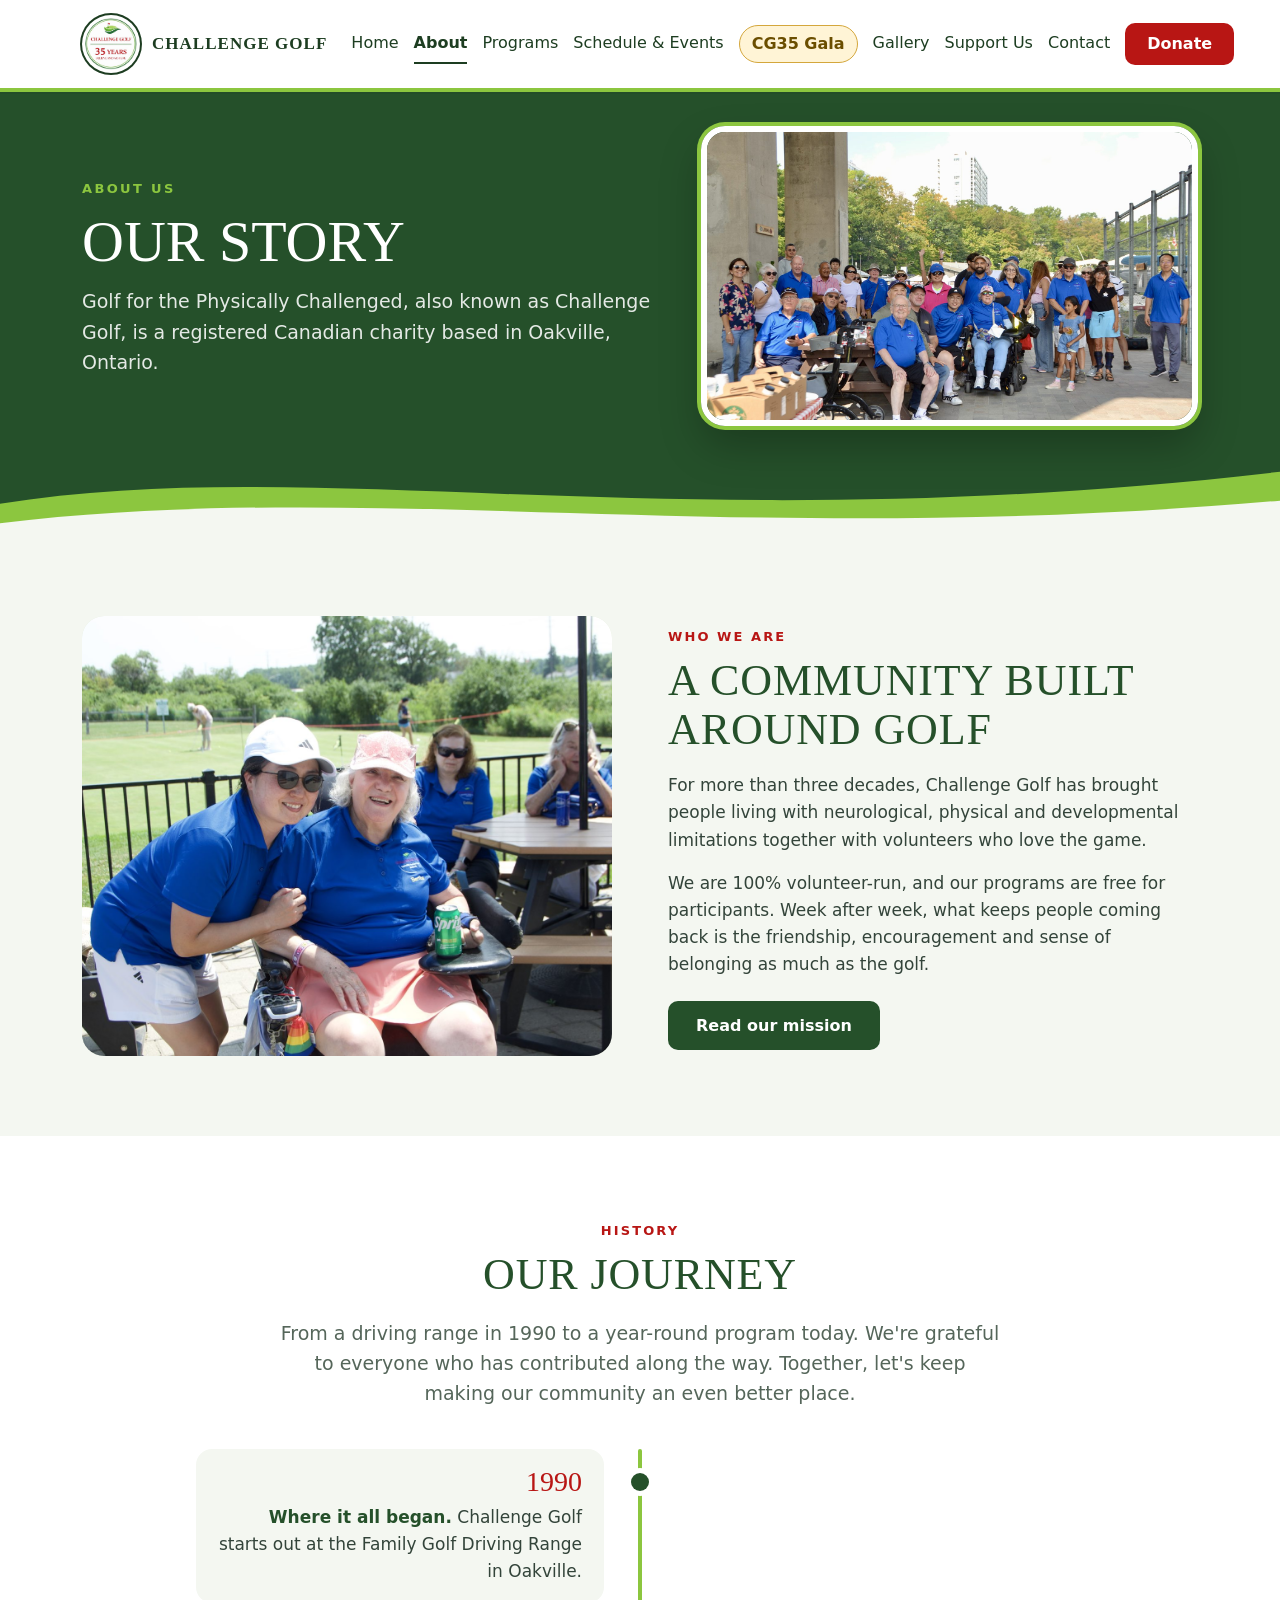
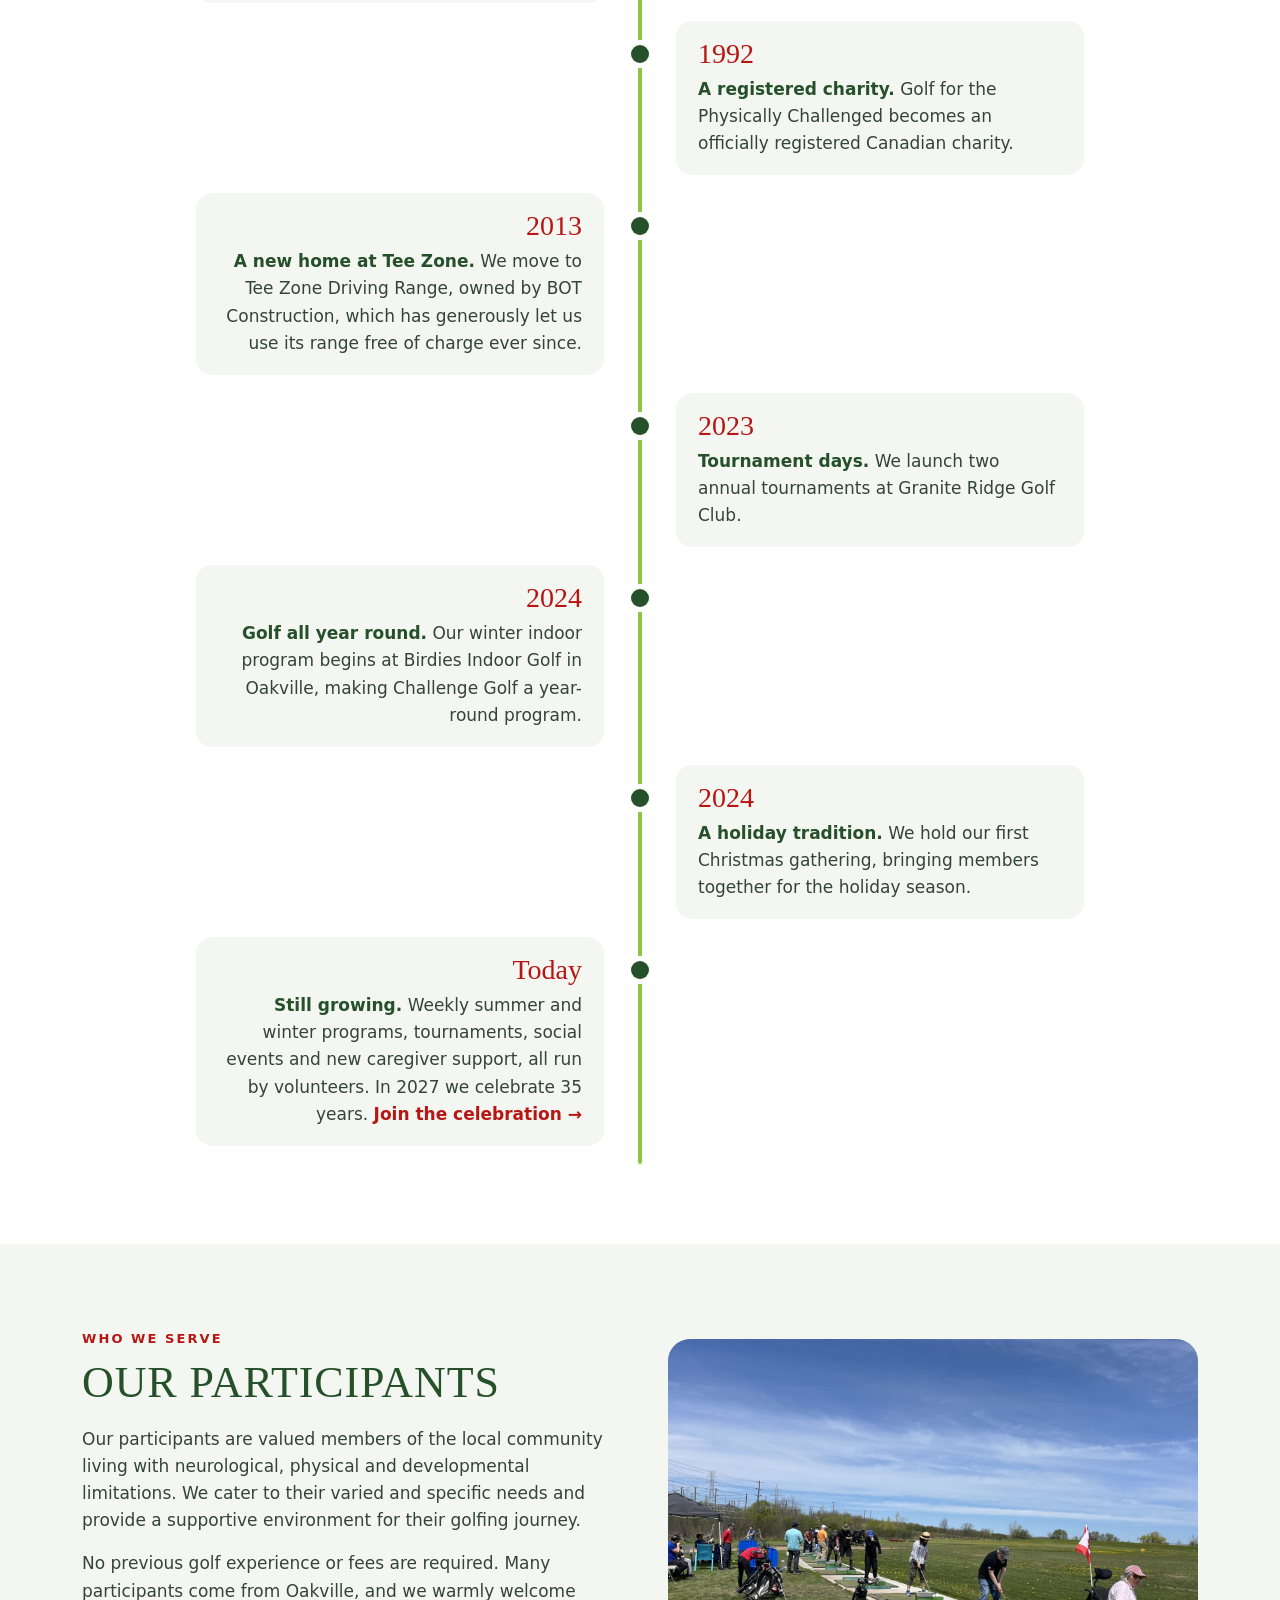
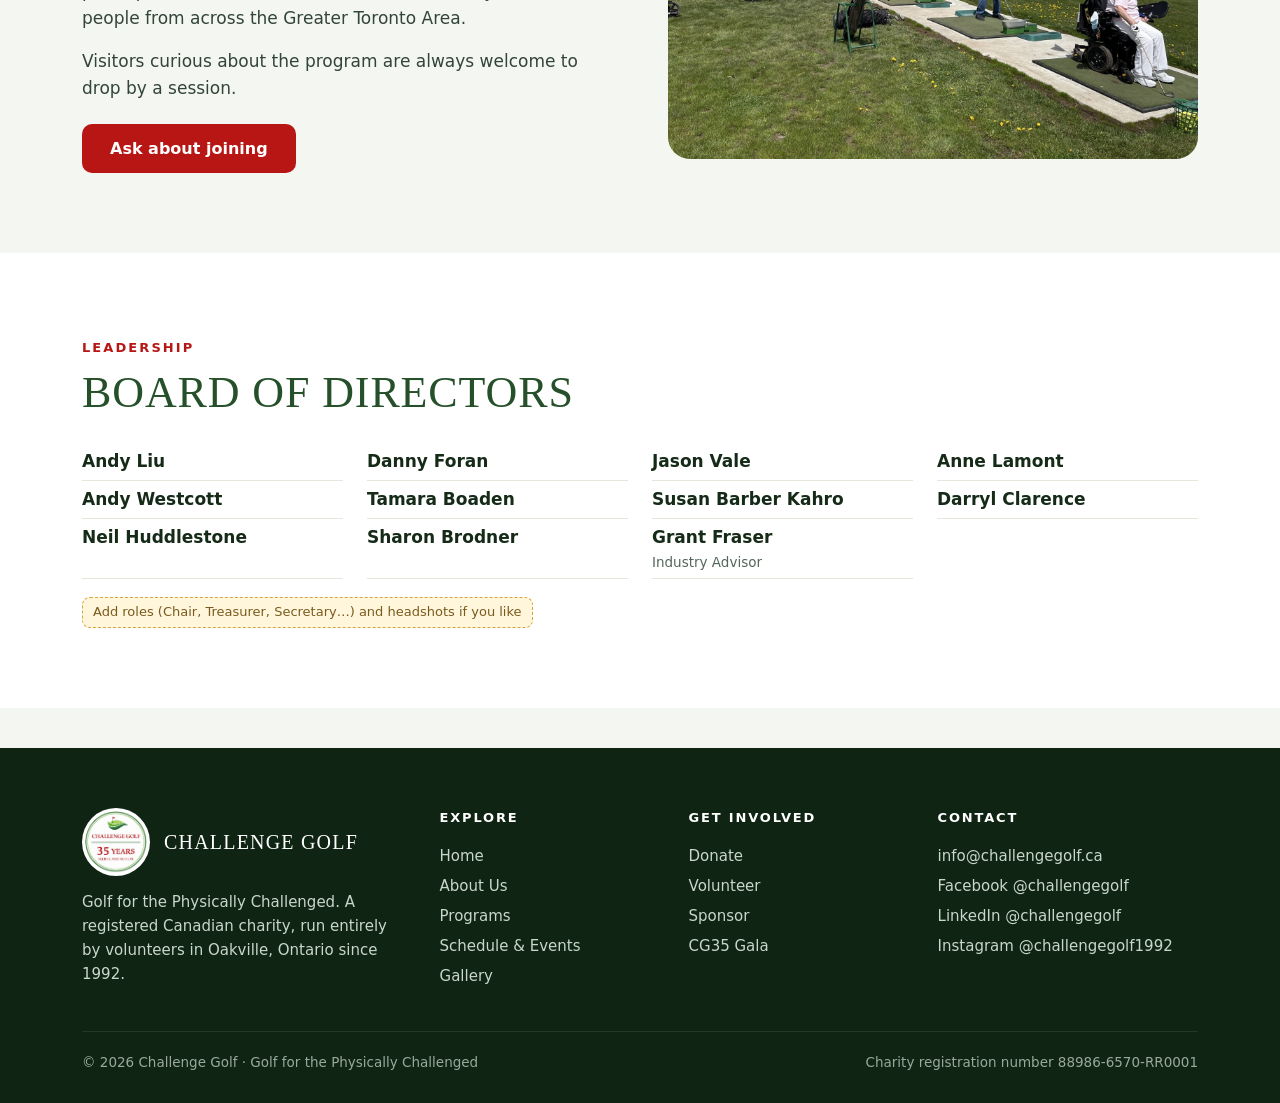
==== commit 1caef0a2: "Refined top bar" ====
--- a/cgsite 10/about.html
+++ b/cgsite 10/about.html
@@ -1,5 +1,5 @@
 <!doctype html><html lang="en"><head><meta charset="utf-8"><meta name="viewport" content="width=device-width,initial-scale=1">
-<title>About Us | Challenge Golf</title><meta name="description" content="Our mission, history and board of directors."><link rel="icon" href="img/logo.jpg"><link rel="stylesheet" href="css/style.css?v=202611120558"></head>
+<title>About Us | Challenge Golf</title><meta name="description" content="Our mission, history and board of directors."><link rel="icon" href="img/logo.jpg"><link rel="stylesheet" href="css/style.css?v=202611120608"></head>
 <body><header class="sitehead" id="sitehead"><a class="skip" href="#main">Skip to content</a>
 <div class="wrap nav"><a class="brand" href="index.html"><span class="seal"><img src="img/logo.jpg" alt="Challenge Golf 35 Years logo"></span>Challenge Golf</a>
 <nav class="links" id="menu" aria-label="Main"><a href="index.html" class="">Home</a><a href="about.html" class="on ">About</a><a href="programs.html" class="">Programs</a><a href="events.html" class="">Schedule & Events</a><a href="cg35.html" class="hl">CG35 Gala</a><a href="gallery.html" class="">Gallery</a><a href="support.html" class="">Support Us</a><a href="contact.html" class="">Contact</a><a class="btn btn-red" href="support.html#donate">Donate</a></nav>
--- a/cgsite 10/css/style.css
+++ b/cgsite 10/css/style.css
@@ -358,3 +358,17 @@
 .sitehead .burger svg path{stroke:#1d3d21}
 @media (max-width:1180px){.sitehead .links.open{background:#fff;border-bottom:4px solid var(--lime);box-shadow:0 12px 24px rgba(0,0,0,.15)}}
 .skip{color:#1d3d21}
+/* ---- menu refinement: one red (Donate), larger calmer text, gold CG35 badge ---- */
+@media (min-width:1181px){
+  .sitehead .links{gap:22px;font-size:16px}
+  .sitehead .brand{font-size:19px}
+}
+.sitehead .links a{font-weight:500;color:#1d3d21}
+.sitehead .links a:hover,.sitehead .links a.on{color:#1d3d21;border-color:#1d3d21}
+.sitehead .links a.on{font-weight:700}
+.sitehead .links a.hl{color:#6b4e00;font-weight:700;background:#fff4d6;border:1.5px solid #d4a73c;border-radius:999px;padding:5px 12px}
+.sitehead .links a.hl:hover,.sitehead .links a.hl.on{color:#6b4e00;background:#ffe9ad;border-color:#b8891f}
+.sitehead .links .btn-red{font-size:16px;font-weight:700;padding:11px 22px}
+@media (max-width:1180px){.sitehead .links a{font-size:18px;padding:8px 0}.sitehead .links a.hl{padding:6px 14px}}
+.sitehead .brand{flex:none}
+@media (min-width:1181px){.sitehead .links{gap:15px}.sitehead .brand{font-size:17px;letter-spacing:.06em;gap:12px}.sitehead .nav{gap:24px}}
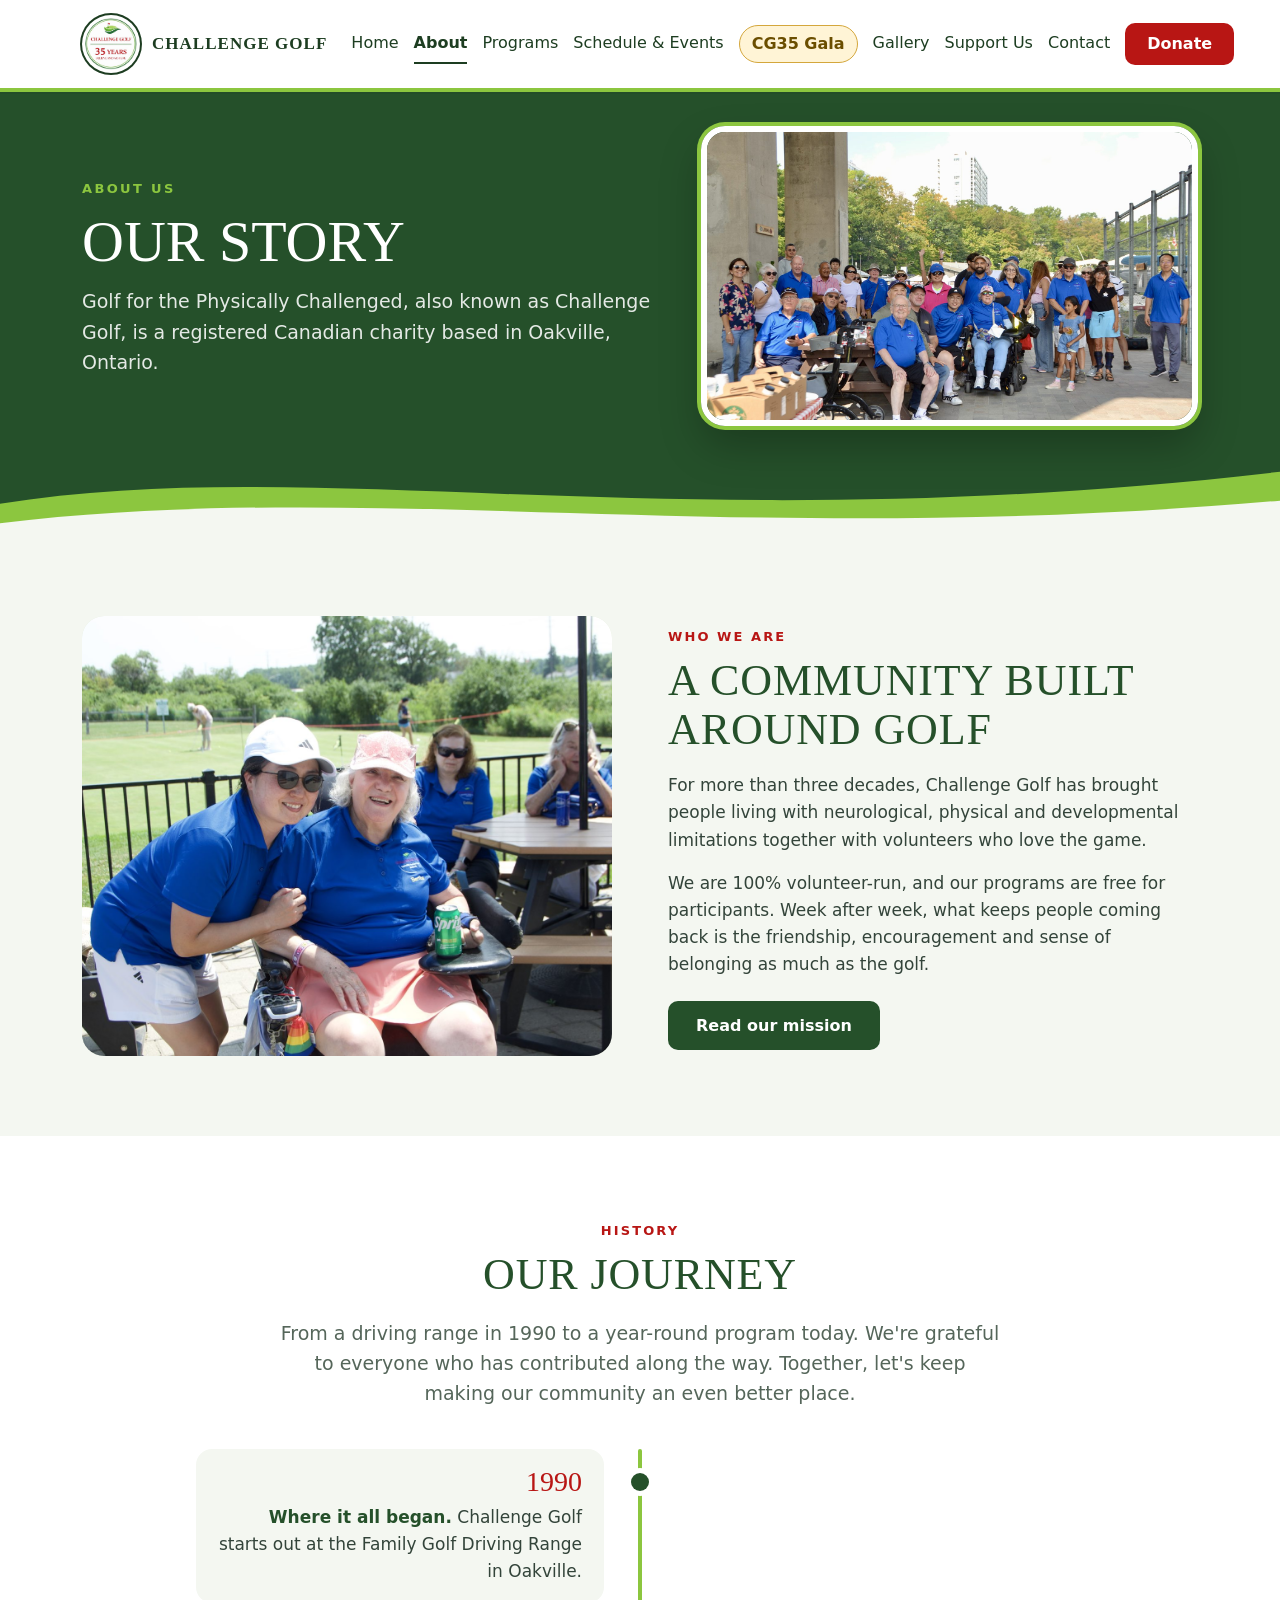
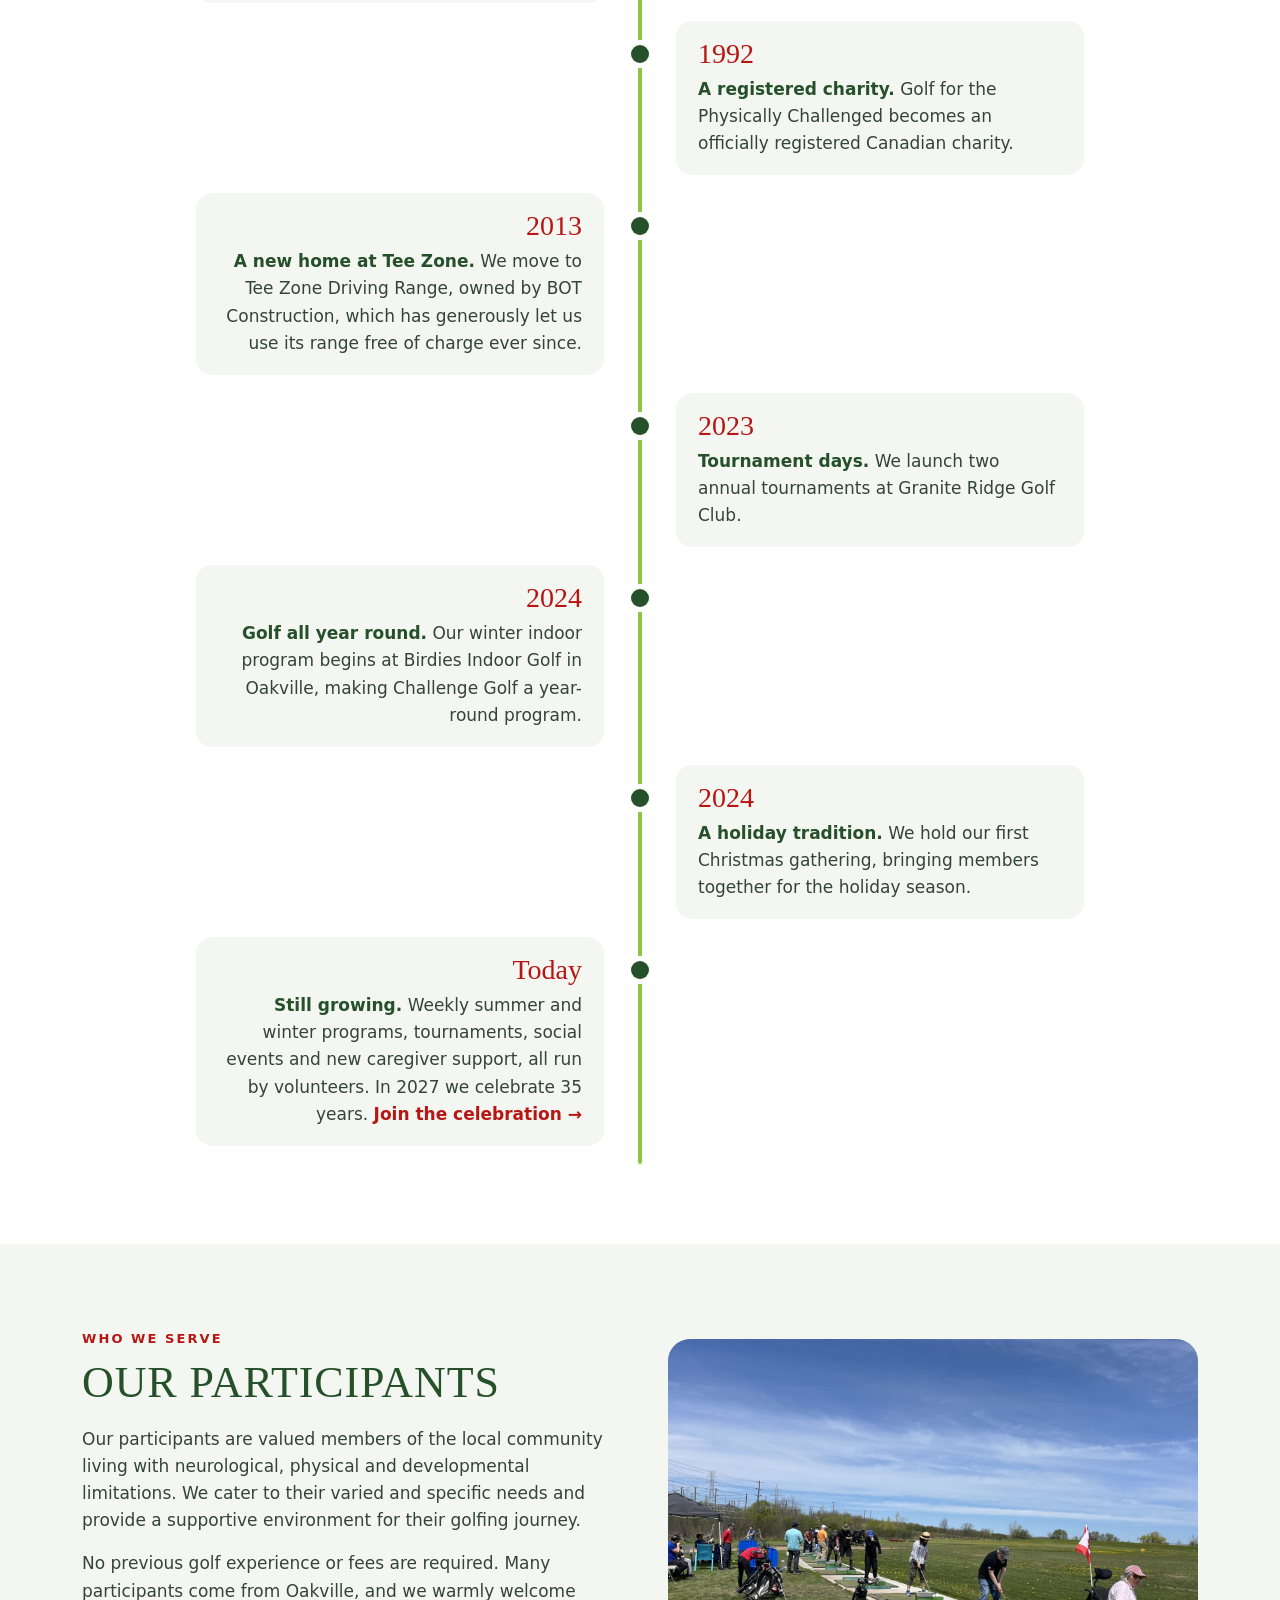
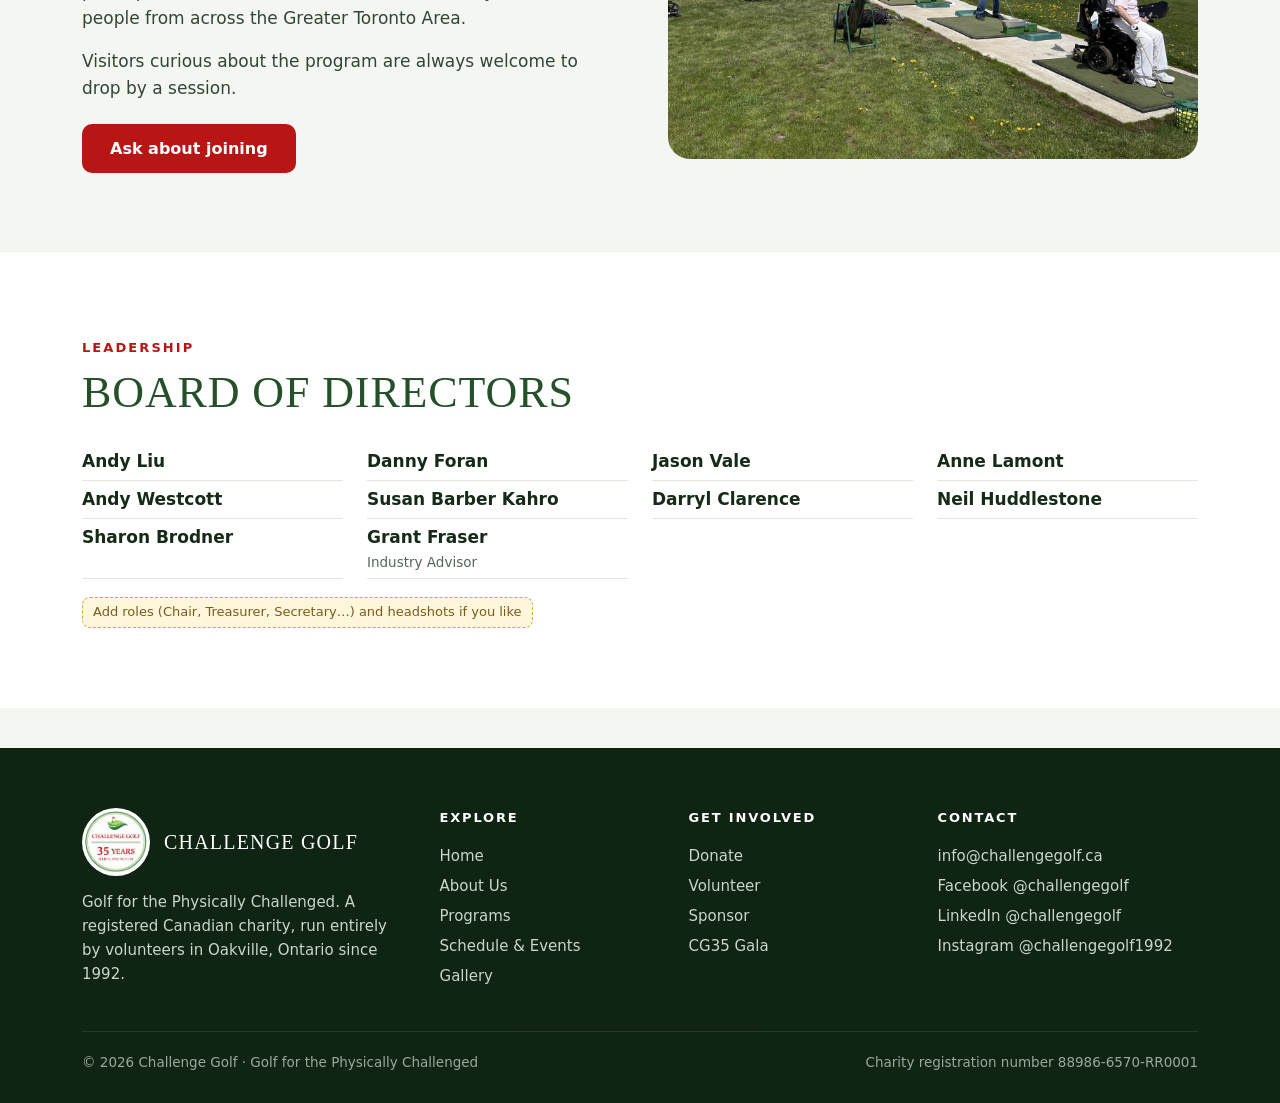
==== commit 669227dc: "Update board of directors list" ====
--- a/cgsite 10/about.html
+++ b/cgsite 10/about.html
@@ -1,5 +1,5 @@
 <!doctype html><html lang="en"><head><meta charset="utf-8"><meta name="viewport" content="width=device-width,initial-scale=1">
-<title>About Us | Challenge Golf</title><meta name="description" content="Our mission, history and board of directors."><link rel="icon" href="img/logo.jpg"><link rel="stylesheet" href="css/style.css?v=202611120608"></head>
+<title>About Us | Challenge Golf</title><meta name="description" content="Our mission, history and board of directors."><link rel="icon" href="img/logo.jpg"><link rel="stylesheet" href="css/style.css?v=202611120615"></head>
 <body><header class="sitehead" id="sitehead"><a class="skip" href="#main">Skip to content</a>
 <div class="wrap nav"><a class="brand" href="index.html"><span class="seal"><img src="img/logo.jpg" alt="Challenge Golf 35 Years logo"></span>Challenge Golf</a>
 <nav class="links" id="menu" aria-label="Main"><a href="index.html" class="">Home</a><a href="about.html" class="on ">About</a><a href="programs.html" class="">Programs</a><a href="events.html" class="">Schedule & Events</a><a href="cg35.html" class="hl">CG35 Gala</a><a href="gallery.html" class="">Gallery</a><a href="support.html" class="">Support Us</a><a href="contact.html" class="">Contact</a><a class="btn btn-red" href="support.html#donate">Donate</a></nav>
@@ -21,7 +21,7 @@
 <div class="rounded" style="height:420px"><div class="photo" style="height:100%"><img src="img/photos/range-powerchair.jpg" alt="participant swinging" style="width:100%;height:100%;object-fit:cover;object-position:50% 55%"></div></div></div></section>
 
 <section class="white"><div class="wrap"><span class="sec-k">Leadership</span><h2>Board of directors</h2>
-<div class="board"><div>Andy Liu</div><div>Danny Foran</div><div>Jason Vale</div><div>Anne Lamont</div><div>Andy Westcott</div><div>Tamara Boaden</div><div>Susan Barber Kahro</div><div>Darryl Clarence</div><div>Neil Huddlestone</div><div>Sharon Brodner</div><div>Grant Fraser<small>Industry Advisor</small></div></div>
+<div class="board"><div>Andy Liu</div><div>Danny Foran</div><div>Jason Vale</div><div>Anne Lamont</div><div>Andy Westcott</div><div>Susan Barber Kahro</div><div>Darryl Clarence</div><div>Neil Huddlestone</div><div>Sharon Brodner</div><div>Grant Fraser<small>Industry Advisor</small></div></div>
 <p style="margin-top:18px"><span class="note">Add roles (Chair, Treasurer, Secretary…) and headshots if you like</span></p></div></section></main><footer><div class="wrap"><div class="cols">
 <div><div class="fbrand"><span class="seal"><img src="img/logo.jpg" alt=""></span>Challenge Golf</div>
 <p style="margin-top:14px;max-width:320px">Golf for the Physically Challenged. A registered Canadian charity, run entirely by volunteers in Oakville, Ontario since 1992.</p></div>
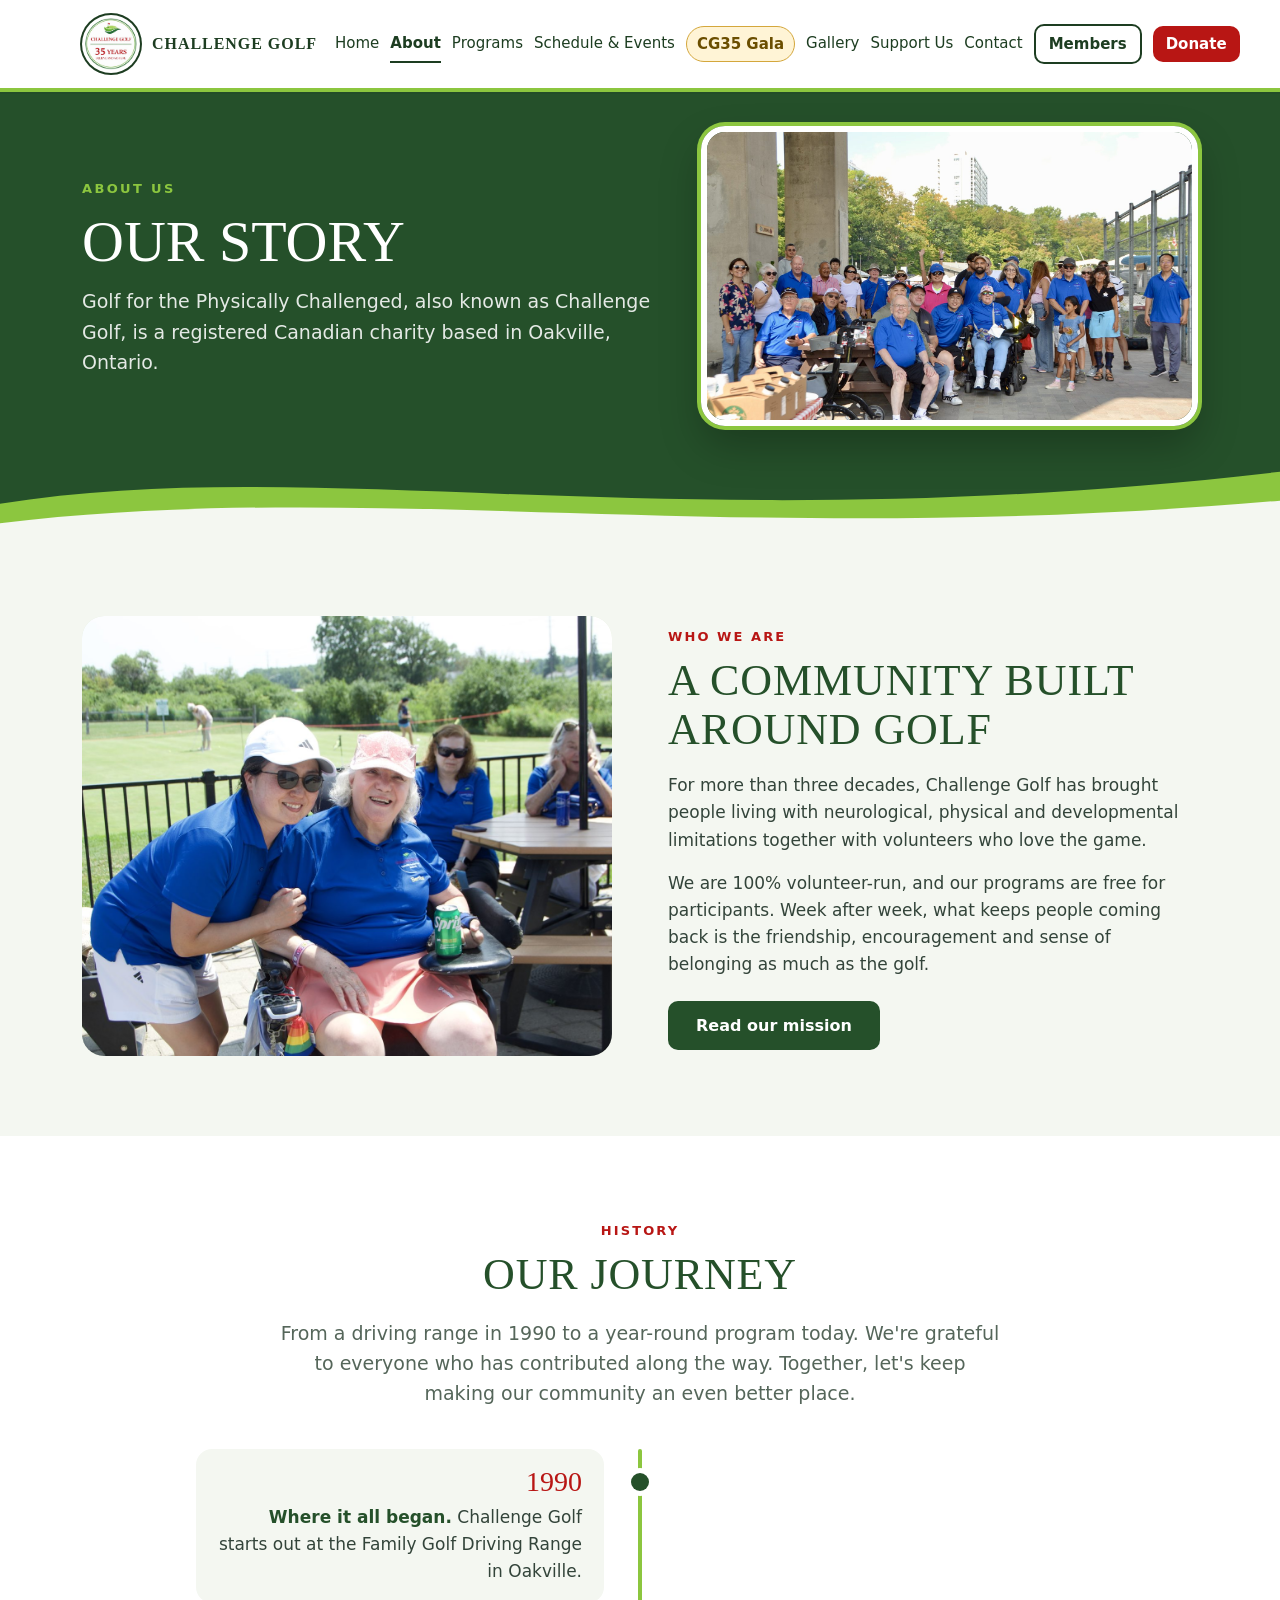
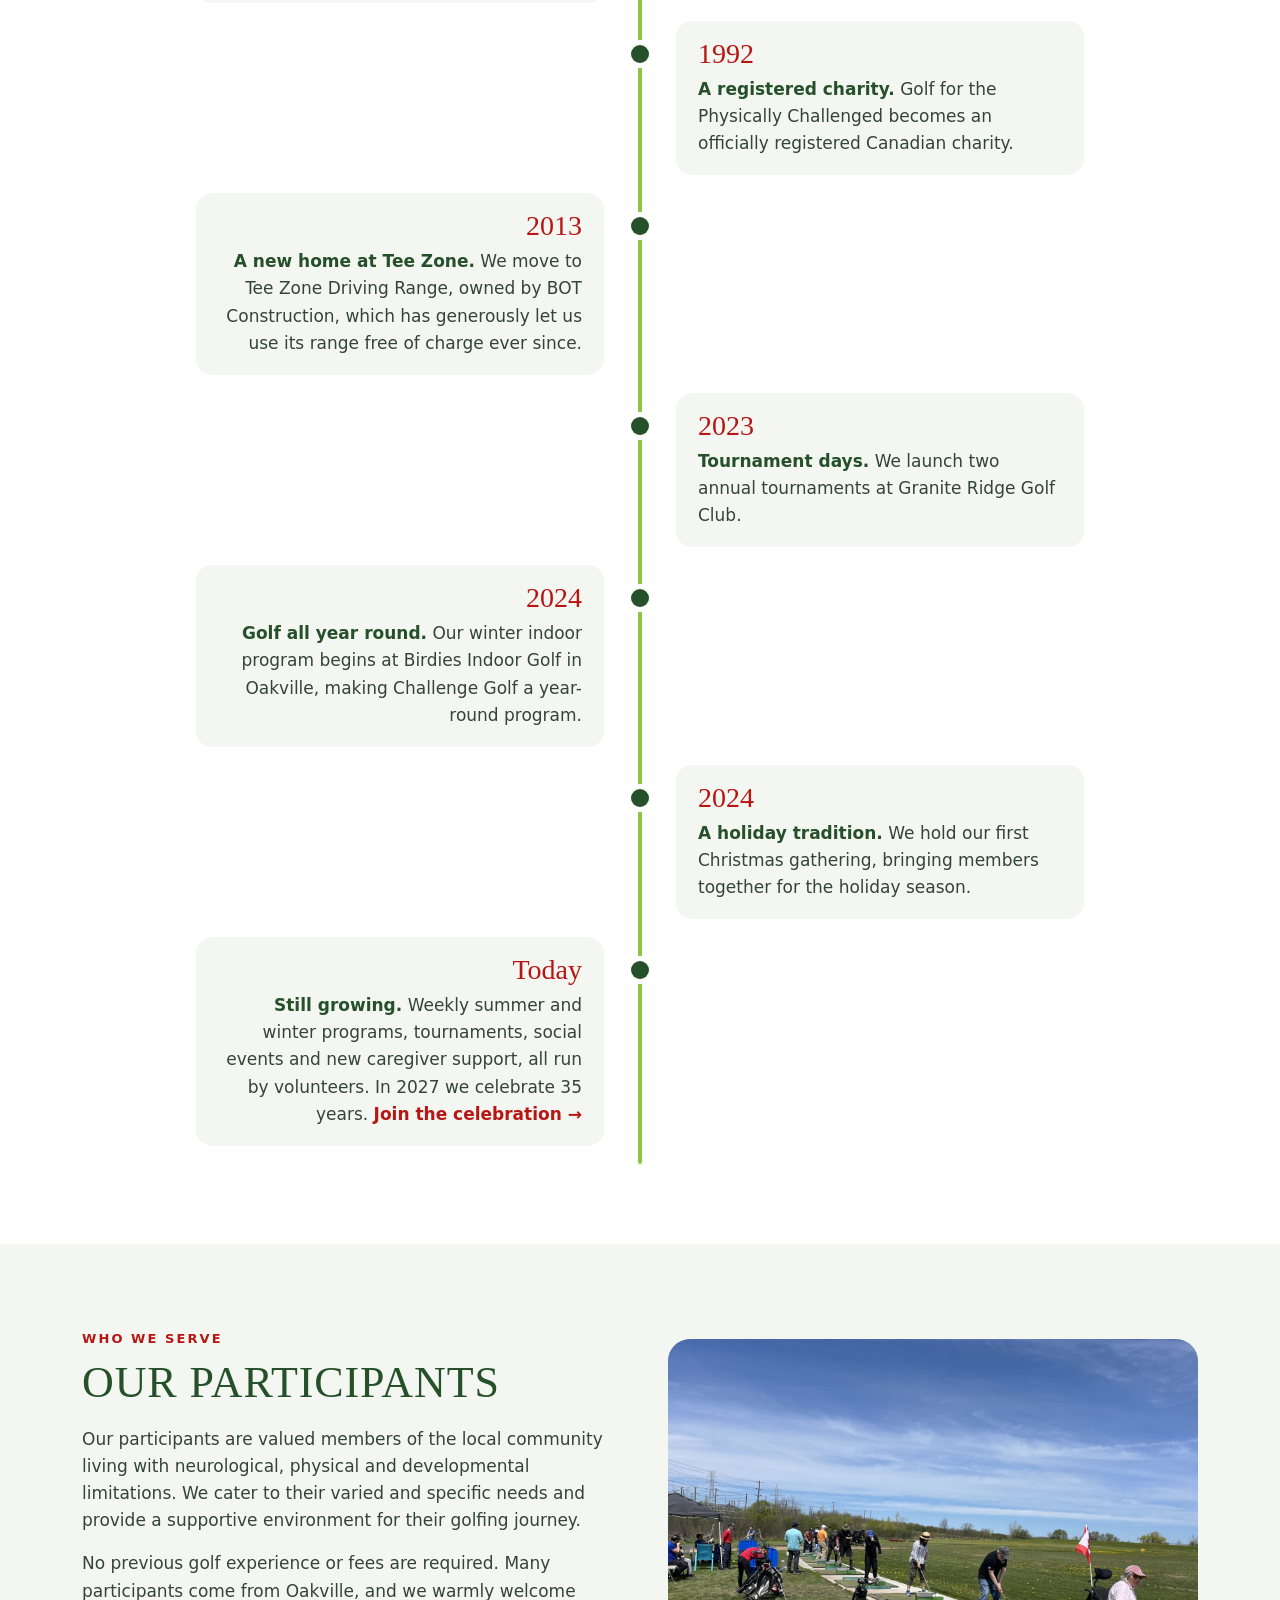
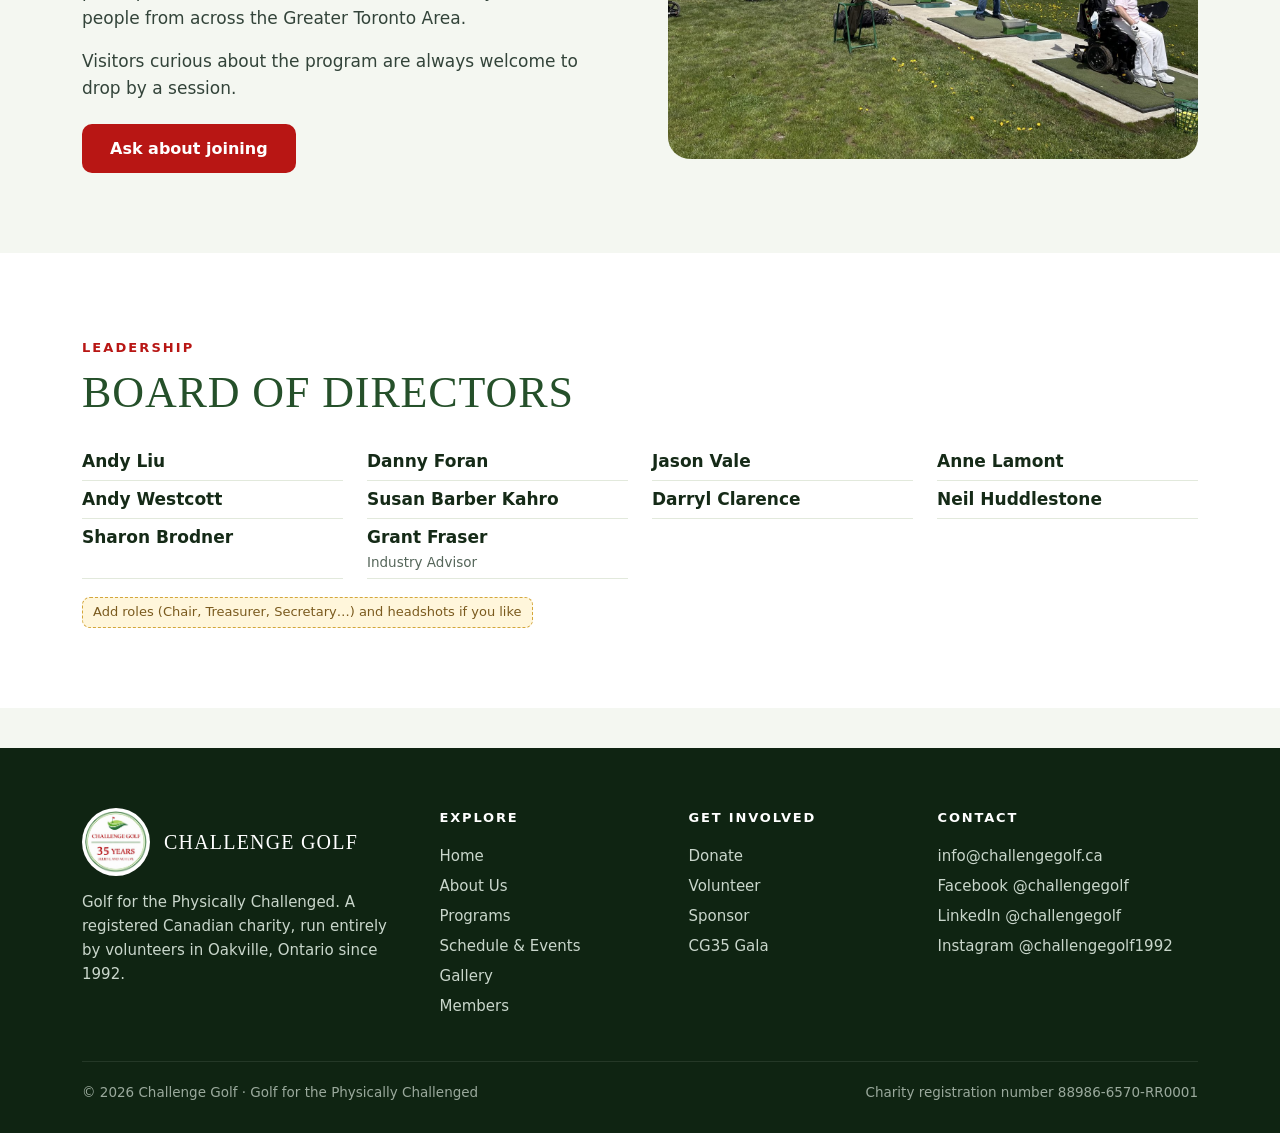
==== commit 3d8a07a7: "Members page in menu and footer" ====
--- a/cgsite 10/about.html
+++ b/cgsite 10/about.html
@@ -1,8 +1,8 @@
 <!doctype html><html lang="en"><head><meta charset="utf-8"><meta name="viewport" content="width=device-width,initial-scale=1">
-<title>About Us | Challenge Golf</title><meta name="description" content="Our mission, history and board of directors."><link rel="icon" href="img/logo.jpg"><link rel="stylesheet" href="css/style.css?v=202611120615"></head>
+<title>About Us | Challenge Golf</title><meta name="description" content="Our mission, history and board of directors."><link rel="icon" href="img/logo.jpg"><link rel="stylesheet" href="css/style.css?v=202611131448"></head>
 <body><header class="sitehead" id="sitehead"><a class="skip" href="#main">Skip to content</a>
 <div class="wrap nav"><a class="brand" href="index.html"><span class="seal"><img src="img/logo.jpg" alt="Challenge Golf 35 Years logo"></span>Challenge Golf</a>
-<nav class="links" id="menu" aria-label="Main"><a href="index.html" class="">Home</a><a href="about.html" class="on ">About</a><a href="programs.html" class="">Programs</a><a href="events.html" class="">Schedule & Events</a><a href="cg35.html" class="hl">CG35 Gala</a><a href="gallery.html" class="">Gallery</a><a href="support.html" class="">Support Us</a><a href="contact.html" class="">Contact</a><a class="btn btn-red" href="support.html#donate">Donate</a></nav>
+<nav class="links" id="menu" aria-label="Main"><a href="index.html" class="">Home</a><a href="about.html" class="on ">About</a><a href="programs.html" class="">Programs</a><a href="events.html" class="">Schedule & Events</a><a href="cg35.html" class="hl">CG35 Gala</a><a href="gallery.html" class="">Gallery</a><a href="support.html" class="">Support Us</a><a href="contact.html" class="">Contact</a><a class="btn btn-mem" href="members.html">Members</a><a class="btn btn-red" href="support.html#donate">Donate</a></nav>
 <button class="burger" aria-label="Open menu" onclick="document.getElementById('menu').classList.toggle('open')">
 <svg width="30" height="30" viewBox="0 0 24 24"><path d="M4 7h16M4 12h16M4 17h16" stroke="#1d3d21" stroke-width="2" stroke-linecap="round"/></svg></button></div></header><div class="top"><div class="wrap phero has-img"><div><span class="kicker">About us</span><h1>Our story</h1><p>Golf for the Physically Challenged, also known as Challenge Golf, is a registered Canadian charity based in Oakville, Ontario.</p></div><div class="phimg"><img src="img/photos/group-lanai.jpg" alt="" style="object-position:50% 50%"></div></div></div><div class="swoosh"><svg viewBox="0 0 1440 140" preserveAspectRatio="none" aria-hidden="true">
 <path d="M0 90 C360 10 760 150 1440 40 V140 H0Z" fill="#8cc63f"/><path d="M0 120 C420 50 820 160 1440 85 V140 H0Z" fill="#f4f7f1"/></svg></div><main id="main"><section><div class="wrap split"><div class="rounded" style="height:440px"><div class="photo" style="height:100%"><img src="img/photos/team-friends.jpg" alt="volunteers with participants" style="width:100%;height:100%;object-fit:cover;object-position:50% 35%"></div></div>
@@ -25,7 +25,7 @@
 <p style="margin-top:18px"><span class="note">Add roles (Chair, Treasurer, Secretary…) and headshots if you like</span></p></div></section></main><footer><div class="wrap"><div class="cols">
 <div><div class="fbrand"><span class="seal"><img src="img/logo.jpg" alt=""></span>Challenge Golf</div>
 <p style="margin-top:14px;max-width:320px">Golf for the Physically Challenged. A registered Canadian charity, run entirely by volunteers in Oakville, Ontario since 1992.</p></div>
-<div><h5>Explore</h5><a href="index.html">Home</a><a href="about.html">About Us</a><a href="programs.html">Programs</a><a href="events.html">Schedule &amp; Events</a><a href="gallery.html">Gallery</a></div>
+<div><h5>Explore</h5><a href="index.html">Home</a><a href="about.html">About Us</a><a href="programs.html">Programs</a><a href="events.html">Schedule &amp; Events</a><a href="gallery.html">Gallery</a><a href="members.html">Members</a></div>
 <div><h5>Get involved</h5><a href="support.html#donate">Donate</a><a href="support.html#volunteer">Volunteer</a><a href="support.html#sponsor">Sponsor</a><a href="cg35.html">CG35 Gala</a></div>
 <div><h5>Contact</h5><a href="mailto:info@challengegolf.ca">info@challengegolf.ca</a><a href="https://www.facebook.com/profile.php?id=61550304226608" target="_blank" rel="noopener">Facebook @challengegolf</a><a href="https://www.linkedin.com/company/challengegolf" target="_blank" rel="noopener">LinkedIn @challengegolf</a><a href="https://www.instagram.com/challengegolf1992" target="_blank" rel="noopener">Instagram @challengegolf1992</a></div>
 </div><div class="legal"><span>© 2026 Challenge Golf · Golf for the Physically Challenged</span><span>Charity registration number 88986-6570-RR0001</span></div></div></footer><script>
--- a/cgsite 10/css/style.css
+++ b/cgsite 10/css/style.css
@@ -372,3 +372,15 @@
 @media (max-width:1180px){.sitehead .links a{font-size:18px;padding:8px 0}.sitehead .links a.hl{padding:6px 14px}}
 .sitehead .brand{flex:none}
 @media (min-width:1181px){.sitehead .links{gap:15px}.sitehead .brand{font-size:17px;letter-spacing:.06em;gap:12px}.sitehead .nav{gap:24px}}
+/* ---- members page ---- */
+.formbox{max-width:820px;margin:30px auto 0;background:#fff;border-radius:20px;box-shadow:0 10px 30px rgba(21,42,23,.1);overflow:hidden;border-top:6px solid var(--lime)}
+.formbox iframe{display:block;width:100%;height:1400px;border:0}
+.mtiles{grid-template-columns:repeat(2,1fr)}
+@media (max-width:760px){.formbox iframe{height:1700px}}
+.mtiles .tile{background:#fff}.tiles.big .tile.special{background:var(--green-d)}
+.tiles.big.mtiles .tile{background:#fff;box-shadow:0 4px 16px rgba(21,42,23,.06)}.tiles.big.mtiles .tile.special{background:var(--green-d)}
+/* members button in menu */
+.sitehead .links .btn-mem{background:#fff;color:#1d3d21;border:2px solid #1d3d21;font-weight:700;padding:9px 18px;font-size:16px}
+.sitehead .links .btn-mem:hover,.sitehead .links .btn-mem.on{background:#1d3d21;color:#fff}
+@media (min-width:1181px){.sitehead .links{gap:13px}.sitehead .links .btn-red,.sitehead .links .btn-mem{padding:9px 16px}}
+@media (min-width:1181px){.sitehead .links{gap:11px;font-size:15px}.sitehead .links .btn-red,.sitehead .links .btn-mem{padding:9px 13px;font-size:15px}.sitehead .links a.hl{padding:5px 10px}.sitehead .nav{gap:18px}.sitehead .brand{font-size:16px}}
